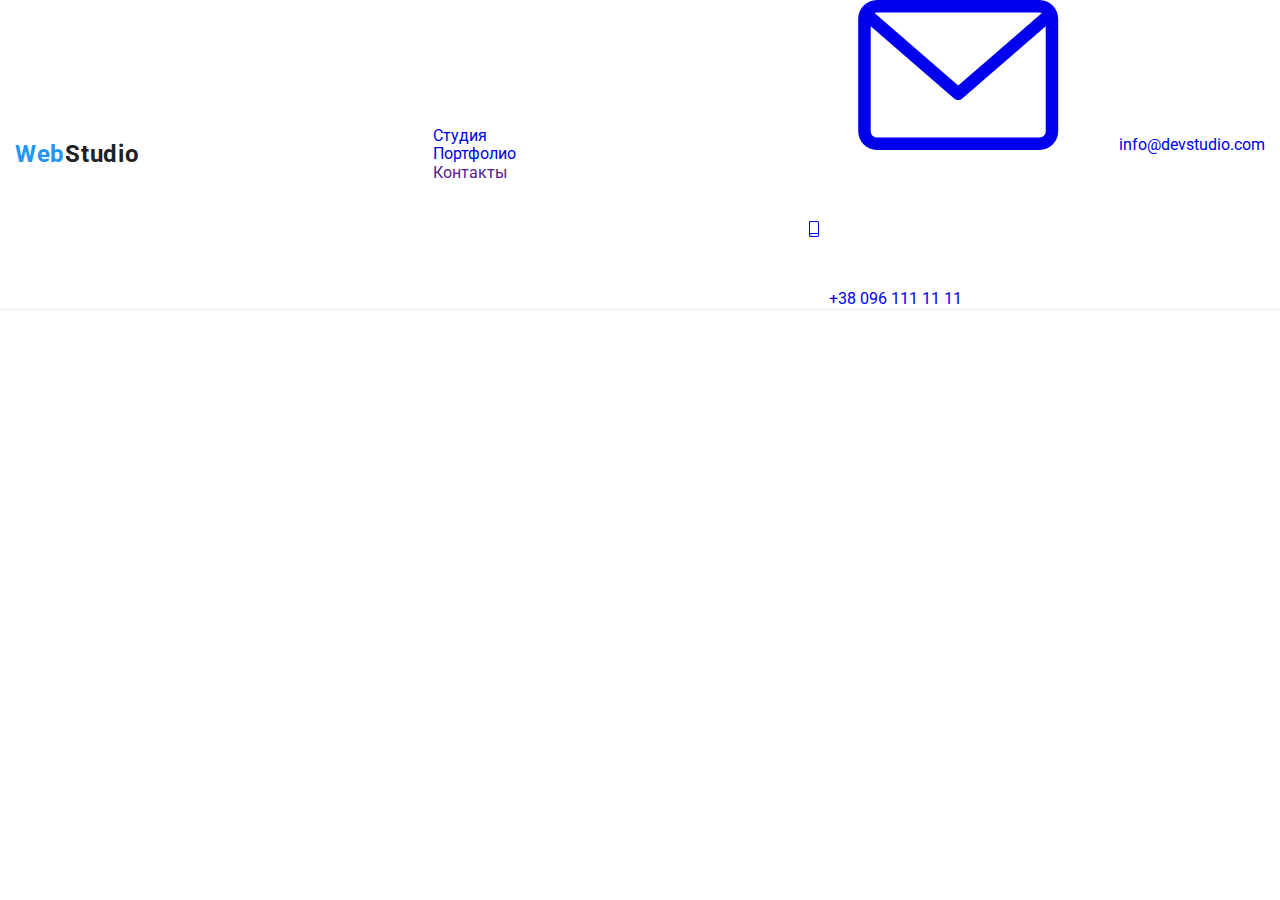
==== portfolio.html @ 2a4f19fd "making mobile menu" ====
<!DOCTYPE html>
<html lang="en">
<head>
    <meta charset="UTF-8">
    <meta name="viewport" content="width=device-width, initial-scale=1.0">
    <link rel="preconnect" href="https://fonts.gstatic.com">
    <link rel="preconnect" href="https://fonts.gstatic.com">
    <link rel="preconnect" href="https://fonts.gstatic.com">
    <link
        href="https://fonts.googleapis.com/css2?family=Raleway:wght@700&family=Roboto:ital,wght@0,400;0,500;0,700;1,900&display=swap"
        rel="stylesheet">
    <link rel="stylesheet" href="./css/main.min.css">
    <title>Portfolio</title>
</head>
<body>

        <!--header-->    
        <header class="header">
            <nav>
        
                <div class="container">
                    <a class="logo" href="/"><span>Web</span>Studio</a>
                    <ul class="nav-list">
                        <li class="item">
                            <a class="link " href="./index.html">Студия</a>
                        </li>
                        <li class="item">
                            <a class="link current" href="./portfolio.html">Портфолио</a>
                        </li>
                        <li class="item">
                            <a class="link" href="">Контакты</a>
                        </li>
                    </ul>
        
                    <ul class="nav-contacts">
                        <li class="item">
                            <a class="link" href="mailto:info@devstudio.com"><svg class="link-mail">
                                    <use href="./sprite.svg#icon-mail"></use>
                                </svg>info@devstudio.com</a>
                        </li>
                        <li class="item">
                            <a class="link" href="tel:+380961111111"><svg class="link-phone" width="10" heigdht="16">
                                    <use href="./sprite.svg#icon-telephone"></use>
                                </svg>+38 096 111 11 11</a>
                        </li>
                    </ul>
                </div>
        
            </nav>
        </header>

        <!--main-->
        <main>
            <section class="portfolio">
                <div class="container">
                    <h1 class="invisible">портфолио</h1>
                    <ul class="filters">
                        <li class="filter-item">
                            <button class="filter">все</button>
                        </li>
                        <li class="filter-item">
                            <button class="filter">веб-сайты</button>
                        </li>
                        <li class="filter-item">
                            <button class="filter">приложения</button>
                        </li>
                        <li class="filter-item">
                            <button class="filter">дизайн</button>
                        </li>
                        <li class="filter-item">
                            <button class="filter">маркетинг</button>
                        </li>
                    </ul>    

                    <ul class="projects">
                        <li class="card">
                            <a href=""> 
                                <div class="thumb">
                                    <div class="overlay">
                                        <p> Технокряк это современная площадка распространения коронавируса. Компании используют эту платформу для цифрового
                                            шпионажа и атак на защищённые сервера конкурентов.</p>
                                    </div>
                                    <img src="./Images/технокряк.jpg" alt="">
                                </div>
                                <div class="card-content">
                                    <h2 class="project">Технокряк</h2>
                                    <p class="type">Веб-сайт</p>
                                </div>
                            </a>
                    
                        </li>
                        <li class="card">
                            <a href="">
                                <div class="thumb">
                                    <div class="overlay">
                                       <p> Технокряк это современная площадка распространения коронавируса. Компании используют эту платформу для цифрового
                                        шпионажа и атак на защищённые сервера конкурентов.</p>
                                    </div>
                                    <img src="./Images/постер new orlean.jpg" alt="">
                                </div>
                                <div class="card-content">
                                    <h2 class="project">Постер New Orlean vs Golden Star</h2>
                                    <p class="type">Дизайн</p>
                                </div>
                            </a>
                    
                        </li>
                        <li class="card">
                            <a href=""> 
                                <div class="thumb">
                                    <div class="overlay">
                                        <p> Технокряк это современная площадка распространения коронавируса. Компании используют эту платформу для цифрового
                                            шпионажа и атак на защищённые сервера конкурентов.</p>
                                    </div>
                                    <img src="./Images/приложение seafood.jpg" alt="">
                                </div>
                                <div class="card-content">
                                    <h2 class="project">Ресторан Seafood</h2>
                                    <p class="type">Приложение</p>
                                </div>
                            </a>
                    
                        </li>
                        <li class="card">
                            <a href=""> 
                                <div class="thumb">
                                    <div class="overlay">
                                        <p> Технокряк это современная площадка распространения коронавируса. Компании используют эту платформу для цифрового
                                            шпионажа и атак на защищённые сервера конкурентов.</p>
                                    </div>
                                    <img src="./Images/проэкт prime.jpg" alt="">
                                </div>
                                <div class="card-content">
                                    <h2 class="project">Проект Prime</h2>
                                    <p class="type">Маркетинг</p>
                                </div>
                            </a>
                    
                        </li>
                        <li class="card">
                            <a href=""> 
                                <div class="thumb">
                                    <div class="overlay">
                                        <p> Технокряк это современная площадка распространения коронавируса. Компании используют эту платформу для цифрового
                                            шпионажа и атак на защищённые сервера конкурентов.</p>
                                    </div>
                                    <img src="./Images/проэкт boxes.jpg" alt="">
                                </div>
                                <div class="card-content">
                                    <h2 class="project">Проект Boxes</h2>
                                    <p class="type">Приложение</p>
                                </div>
                            </a>
                    
                        </li>
                        <li class="card">
                            <a href=""> 
                                <div class="thumb">
                                    <div class="overlay">
                                        <p> Технокряк это современная площадка распространения коронавируса. Компании используют эту платформу для цифрового
                                            шпионажа и атак на защищённые сервера конкурентов.</p>
                                    </div>
                                    <img src="./Images/inspiration.jpg" alt="">
                                </div>
                                <div class="card-content">
                                    <h2 class="project">Inspiration has no Borders</h2>
                                    <p class="type">Веб-сайт</p>
                                </div>
                            </a>
                    
                        </li>
                        <li class="card">
                            <a href=""> 
                                <div class="thumb">
                                    <div class="overlay">
                                        <p> Технокряк это современная площадка распространения коронавируса. Компании используют эту платформу для цифрового
                                            шпионажа и атак на защищённые сервера конкурентов.</p>
                                    </div>
                                    <img src="./Images/limited education.jpg" alt="">
                                </div>
                                <div class="card-content">
                                    <h2 class="project">Издание Limited Edition</h2>
                                    <p class="type">Дизайн</p>
                                </div>
                            </a>
                    
                        </li>
                        <li class="card">
                            <a href=""> 
                                <div class="thumb">
                                    <div class="overlay">
                                        <p> Технокряк это современная площадка распространения коронавируса. Компании используют эту платформу для цифрового
                                            шпионажа и атак на защищённые сервера конкурентов.</p>
                                    </div>
                                    <img src="./Images/проэкт lab.jpg" alt="">
                                </div>
                                <div class="card-content">
                                    <h2 class="project">Проект LAB</h2>
                                    <p class="type">Маркетинг</p>
                                </div>
                            </a>
                    
                        </li>
                        <li class="card">
                            <a href=""> 
                                <div class="thumb">
                                    <div class="overlay">
                                        <p> Технокряк это современная площадка распространения коронавируса. Компании используют эту платформу для цифрового
                                            шпионажа и атак на защищённые сервера конкурентов.</p>
                                    </div>
                                    <img src="./Images/growing business.jpg" alt="">
                                </div>
                                <div class="card-content">
                                    <h2 class="project">Growing Business</h2>
                                    <p class="type">Приложение</p>
                                </div>
                            </a>
                    
                        </li>
                    </ul>
                </div> 
            </section>

        </main>

        <!--Footer-->   
    <footer class="footer">
        <div class="container footer-container">
            <div>
                <a class="logo" href="/"><span>Web</span>Studio</a>
                <address>
                    <ul>
                        <li class="footer-item">
                            <a class="physical-addr" href="https://goo.gl/maps/uuf63Y5LSHBS14dH9" target="blank">
                                г. Киев, пр-т Леси Украинки, 26
                            </a>
                        </li>
                        <li class="footer-item">
                            <a class="connection" href="mailto:info@devstudio.com">info@devstudio.com</a>
                        </li>
                        <li class="footer-item">
                            <a class="connection" href="tel:+380961111111">+38 096 111 11 11</a>
                        </li>
                    </ul>
                </address>
            </div>
            <div class="social-links">
                <h3 class="ft-icons-title">присоединяйтесь</h3>
                <ul class="social-networks ft-icons">
                    <li class="social-icons-wr">
                        <a class="social-icons " href="">
                            <svg class="social-icon">
                                <use href="./sprite.svg#icon-instagram" width="20" height="20"></use>
                            </svg>
                        </a>
                    </li>
                    <li class="social-icons-wr">
                        <a class="social-icons" href="">
                            <svg class="social-icon">
                                <use href="./sprite.svg#icon-twitter" width="20" height="20"></use>
                            </svg>
                        </a>
                    </li>
                    <li class="social-icons-wr">
                        <a class="social-icons" href="">
                            <svg class="social-icon">
                                <use href="./sprite.svg#icon-facebook" width="20" height="20"></use>
                            </svg>
                        </a>
                    </li>
                    <li class="social-icons-wr">
                        <a class="social-icons" href="">
                            <svg class="social-icon">
                                <use href="./sprite.svg#icon-linkedin" width="20" height="20"></use>
                            </svg>
                        </a>
                    </li>
                </ul>
            </div>
            <div class="send">
                <h2>Подпишитесь на рассылку</h2>
                <form class="form-send">
                    <label>
                        <input class="input-send" type="mail" name="input-send" placeholder="E-mail" autocomplete="off">
                    </label>
                    <button class="button-send"><span>Подписаться</span>
                        <svg width="24px" height="24px">
                            <use href="./sprite.svg#icon-send"></use>
                        </svg>
                    </button>
                </form>
            </div>
        </div> <!--container -->
    </footer>

</body>
</html>
---- css/main.min.css ----
/*! modern-normalize v1.0.0 | MIT License | https://github.com/sindresorhus/modern-normalize */*,*::before,*::after{-webkit-box-sizing:border-box;box-sizing:border-box}:root{-moz-tab-size:4;-o-tab-size:4;tab-size:4}html{line-height:1.15;-webkit-text-size-adjust:100%}body{margin:0;padding:0}body{font-family:system-ui,-apple-system,"Segoe UI",Roboto,Helvetica,Arial,sans-serif,"Apple Color Emoji","Segoe UI Emoji"}hr{height:0;color:inherit}abbr[title]{-webkit-text-decoration:underline dotted;text-decoration:underline dotted}b,strong{font-weight:bolder}code,kbd,samp,pre{font-family:ui-monospace, SFMono-Regular, Consolas, "Liberation Mono", Menlo, monospace;font-size:1em}small{font-size:80%}sub,sup{font-size:75%;line-height:0;position:relative;vertical-align:baseline}sub{bottom:-0.25em}sup{top:-0.5em}table{text-indent:0;border-color:inherit}button,input,optgroup,select,textarea{font-family:inherit;font-size:100%;line-height:1.15;margin:0}button,select{text-transform:none}button,[type="button"],[type="reset"],[type="submit"]{-webkit-appearance:button}::-moz-focus-inner{border-style:none;padding:0}:-moz-focusring{outline:1px dotted ButtonText}:-moz-ui-invalid{box-shadow:none}legend{padding:0}progress{vertical-align:baseline}::-webkit-inner-spin-button,::-webkit-outer-spin-button{height:auto}[type="search"]{-webkit-appearance:textfield;outline-offset:-2px}::-webkit-search-decoration{-webkit-appearance:none}::-webkit-file-upload-button{-webkit-appearance:button;font:inherit}summary{display:list-item}.container{margin-left:auto;margin-right:auto;padding-left:15px;padding-right:15px}@media screen and (min-width: 480px){.container{width:480px}}a{text-decoration:none}ul{list-style:none;margin:0;padding:0}img{display:block}body{font-family:"Roboto", sans-serif}.header{border-bottom:1px solid #ececec}.header-nav{position:relative;display:-webkit-box;display:-ms-flexbox;display:flex;-webkit-box-align:center;-ms-flex-align:center;align-items:center}.logo{display:inline-block;padding-top:16px;padding-bottom:16px;font-weight:700;font-size:24px;line-height:1.2;letter-spacing:0.03em;color:#212121}.logo span{color:#2196f3}.header .container{display:-webkit-box;display:-ms-flexbox;display:flex;-webkit-box-pack:justify;-ms-flex-pack:justify;justify-content:space-between;-webkit-box-align:center;-ms-flex-align:center;align-items:center;width:100%}@media screen and (max-width: 767px){.header-button{display:-webkit-inline-box;display:-ms-inline-flexbox;display:inline-flex;margin:0 7px 0 0;padding:0;background-color:transparent;border:none}.header-button .icon-close{display:none}.header-button.is-open .icon-close{display:block}.header-button.is-open .icon-menu{display:none}.menu-container{display:none;position:absolute;left:50%;-webkit-transform:translateX(-50%);transform:translateX(-50%);top:100%;width:100%;-webkit-box-shadow:0px 4px 8px rgba(0,0,0,0.04),0px 2px 4px rgba(0,0,0,0.08),0px 1px 3px rgba(0,0,0,0.16);box-shadow:0px 4px 8px rgba(0,0,0,0.04),0px 2px 4px rgba(0,0,0,0.08),0px 1px 3px rgba(0,0,0,0.16)}.menu-container.is-open{display:block}.nav-list{padding-top:60px;padding-bottom:60px}.nav-contacts{padding-bottom:60px}.nav-contacts-item,.nav-list-item{display:-webkit-box;display:-ms-flexbox;display:flex;-webkit-box-pack:center;-ms-flex-pack:center;justify-content:center}.nav-list-item:not(:last-child){padding-bottom:40px}.nav-contacts-item:not(:last-child){padding-bottom:16px}.current::after{content:"";width:100%;height:4px;background-color:#2196f3;border-radius:2px}}@media screen and (min-width: 768px){.header-button{display:none}}.nav-list-link{font-weight:500;font-size:18px;line-height:1.7;letter-spacing:0.02em;color:#212121;-webkit-transition:color 250ms cubic-bezier(0.4, 0, 0.2, 1);transition:color 250ms cubic-bezier(0.4, 0, 0.2, 1)}.nav-contacts-link{font-weight:500;font-size:18px;line-height:1.7;letter-spacing:0.02em;color:#757575;-webkit-transition:color 250ms cubic-bezier(0.4, 0, 0.2, 1);transition:color 250ms cubic-bezier(0.4, 0, 0.2, 1)}.link-mail,.link-phone{margin-right:10px;fill:currentColor}.nav-list-item{position:relative}.nav-list-item:hover .nav-list-link,.nav-list-item:focus .nav-list-link{color:#2196f3}.nav-contacts-item:hover .nav-contacts-link,.nav-contacts-item:focus .nav-contacts-link{color:#2196f3}main{display:none}footer{display:none}
/*# sourceMappingURL=main.min.css.map */
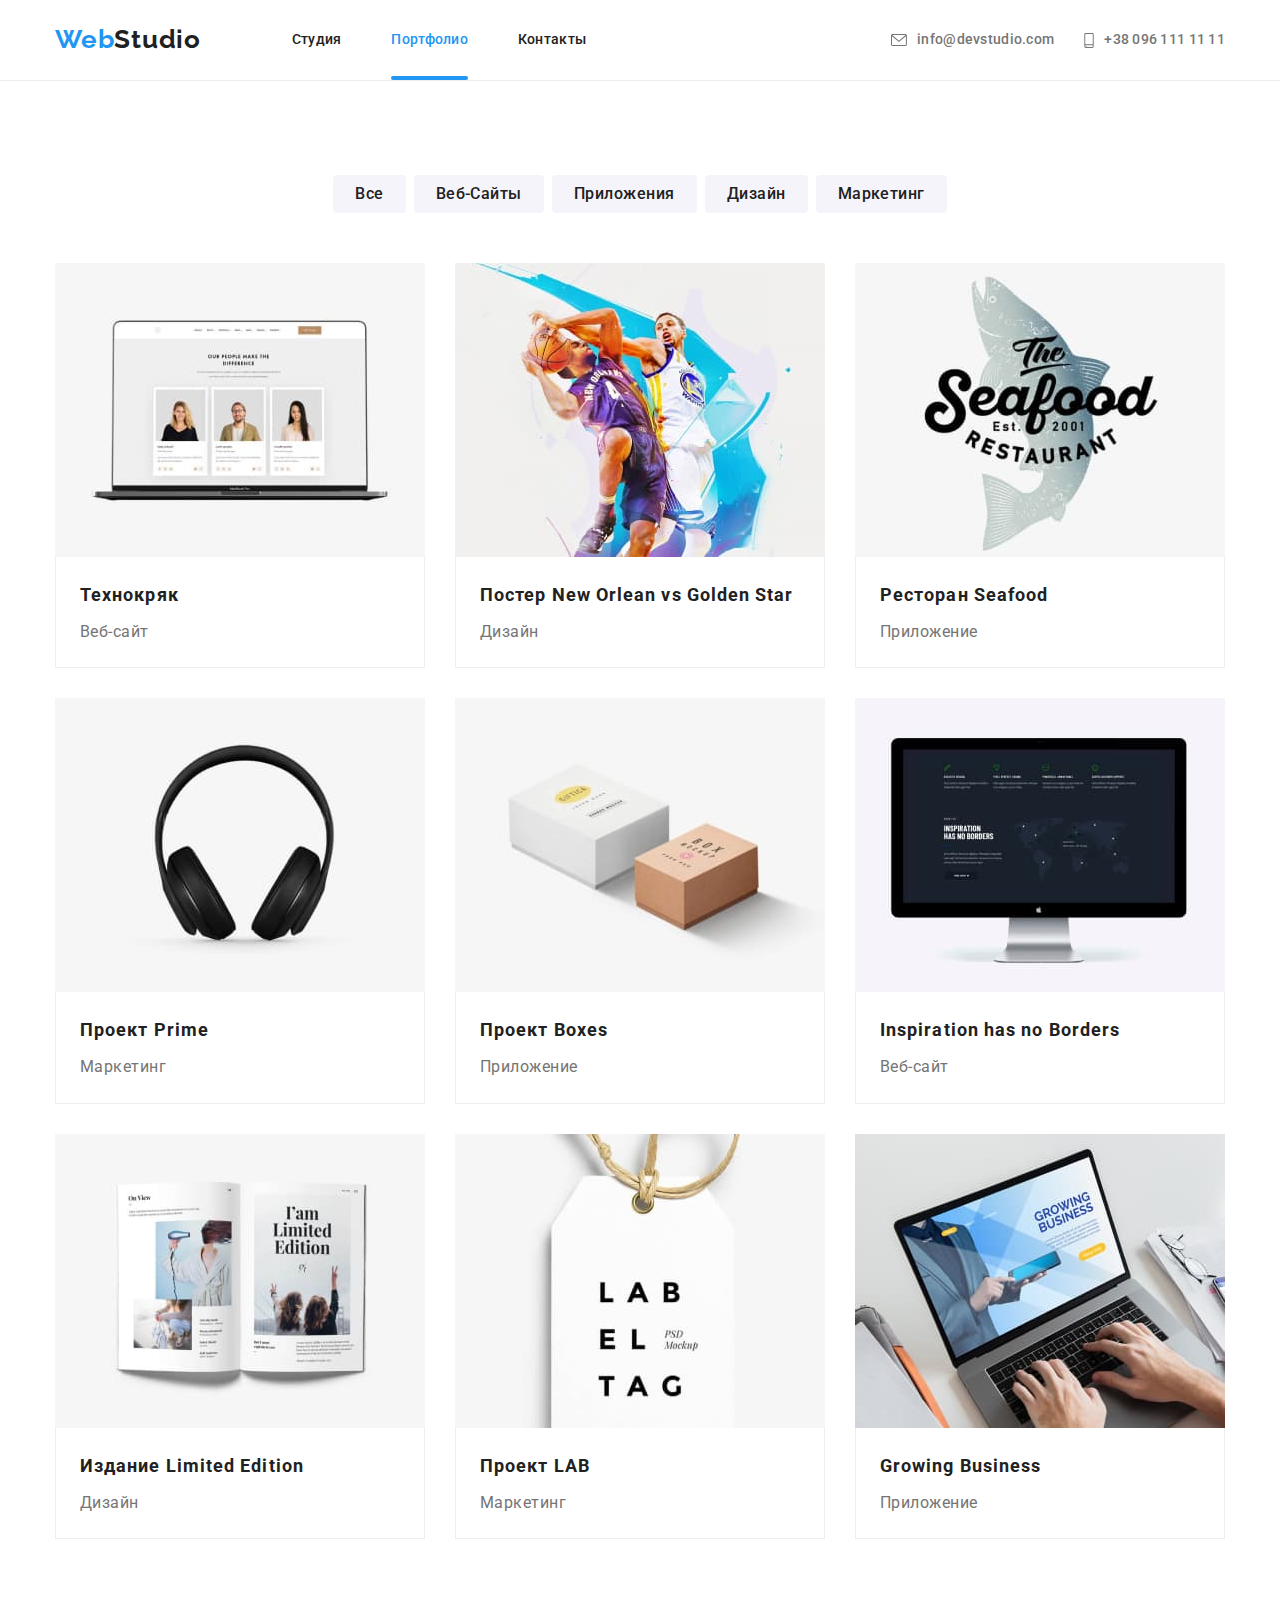
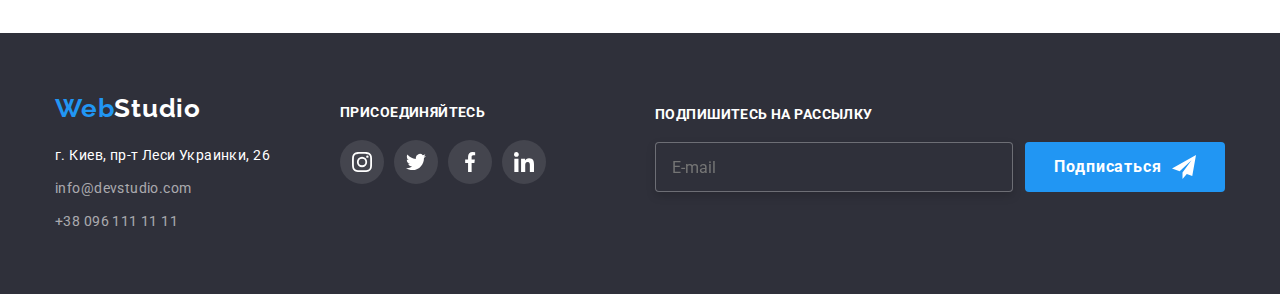
==== commit 9926b8d8: "complated part first" ====
--- a/portfolio.html
+++ b/portfolio.html
@@ -16,37 +16,51 @@
 
         <!--header-->    
         <header class="header">
-            <nav>
-        
-                <div class="container">
+        
+            <div class="container">
+                <nav class="header-nav">
+        
                     <a class="logo" href="/"><span>Web</span>Studio</a>
-                    <ul class="nav-list">
-                        <li class="item">
-                            <a class="link " href="./index.html">Студия</a>
-                        </li>
-                        <li class="item">
-                            <a class="link current" href="./portfolio.html">Портфолио</a>
-                        </li>
-                        <li class="item">
-                            <a class="link" href="">Контакты</a>
-                        </li>
-                    </ul>
-        
-                    <ul class="nav-contacts">
-                        <li class="item">
-                            <a class="link" href="mailto:info@devstudio.com"><svg class="link-mail">
-                                    <use href="./sprite.svg#icon-mail"></use>
-                                </svg>info@devstudio.com</a>
-                        </li>
-                        <li class="item">
-                            <a class="link" href="tel:+380961111111"><svg class="link-phone" width="10" heigdht="16">
-                                    <use href="./sprite.svg#icon-telephone"></use>
-                                </svg>+38 096 111 11 11</a>
-                        </li>
-                    </ul>
-                </div>
-        
-            </nav>
+                    <button class="header-button" type="button" aria-expanded="false" aria-controls="menu-container"
+                        data-menu-button>
+                        <svg class="" width="24px" height="24px" aria-label="Переключатель мобильного меню">
+                            <use class="icon-menu" href="./sprite.svg#icon-menu"></use>
+                            <use class="icon-close" href="./sprite.svg#icon-close"></use>
+                        </svg>
+                    </button>
+        
+                    <div class="menu-container" id="menu-container" data-menu>
+                        <ul class="nav-list">
+                            <li class="nav-list-item">
+                                <a class="nav-list-link" href="./index.html">Студия</a>
+                            </li>
+                            <li class="nav-list-item">
+                                <a class="nav-list-link current" href="./portfolio.html">Портфолио</a>
+                            </li>
+                            <li class="nav-list-item">
+                                <a class="nav-list-link" href="">Контакты</a>
+                            </li>
+                        </ul>
+        
+                        <ul class="nav-contacts">
+                            <li class="nav-contacts-item">
+                                <a class="nav-contacts-link" href="mailto:info@devstudio.com">
+                                    <svg class="link-mail" width="16px" height="12px">
+                                        <use href="./sprite.svg#icon-mail"></use>
+                                    </svg>info@devstudio.com</a>
+                            </li>
+                            <li class="nav-contacts-item">
+                                <a class="nav-contacts-link" href="tel:+380961111111">
+                                    <svg class="link-phone" width="10" height="15">
+                                        <use href="./sprite.svg#icon-telephone"></use>
+                                    </svg>+38 096 111 11 11</a>
+                            </li>
+                        </ul>
+                    </div>
+                </nav>
+            </div>
+            <!--container-->
+        
         </header>
 
         <!--main-->
@@ -54,29 +68,29 @@
             <section class="portfolio">
                 <div class="container">
                     <h1 class="invisible">портфолио</h1>
-                    <ul class="filters">
-                        <li class="filter-item">
-                            <button class="filter">все</button>
-                        </li>
-                        <li class="filter-item">
-                            <button class="filter">веб-сайты</button>
-                        </li>
-                        <li class="filter-item">
-                            <button class="filter">приложения</button>
-                        </li>
-                        <li class="filter-item">
-                            <button class="filter">дизайн</button>
-                        </li>
-                        <li class="filter-item">
-                            <button class="filter">маркетинг</button>
+                    <ul class="portfolio-filters-list">
+                        <li class="portfolio-filter">
+                            <button class="btn-filter">все</button>
+                        </li>
+                        <li class="portfolio-filter">
+                            <button class="btn-filter">веб-сайты</button>
+                        </li>
+                        <li class="portfolio-filter">
+                            <button class="btn-filter">приложения</button>
+                        </li>
+                        <li class="portfolio-filter">
+                            <button class="btn-filter">дизайн</button>
+                        </li>
+                        <li class="portfolio-filter">
+                            <button class="btn-filter">маркетинг</button>
                         </li>
                     </ul>    
 
-                    <ul class="projects">
-                        <li class="card">
-                            <a href=""> 
-                                <div class="thumb">
-                                    <div class="overlay">
+                    <ul class="portfolio-projects">
+                        <li class="portfolio-card">
+                            <a href=""> 
+                                <div class="portfolio-thumb">
+                                    <div class="portfolio-overlay">
                                         <p> Технокряк это современная площадка распространения коронавируса. Компании используют эту платформу для цифрового
                                             шпионажа и атак на защищённые сервера конкурентов.</p>
                                     </div>
@@ -89,10 +103,10 @@
                             </a>
                     
                         </li>
-                        <li class="card">
+                        <li class="portfolio-card">
                             <a href="">
-                                <div class="thumb">
-                                    <div class="overlay">
+                                <div class="portfolio-thumb">
+                                    <div class="portfolio-overlay">
                                        <p> Технокряк это современная площадка распространения коронавируса. Компании используют эту платформу для цифрового
                                         шпионажа и атак на защищённые сервера конкурентов.</p>
                                     </div>
@@ -105,10 +119,10 @@
                             </a>
                     
                         </li>
-                        <li class="card">
-                            <a href=""> 
-                                <div class="thumb">
-                                    <div class="overlay">
+                        <li class="portfolio-card">
+                            <a href=""> 
+                                <div class="portfolio-thumb">
+                                    <div class="portfolio-overlay">
                                         <p> Технокряк это современная площадка распространения коронавируса. Компании используют эту платформу для цифрового
                                             шпионажа и атак на защищённые сервера конкурентов.</p>
                                     </div>
@@ -121,10 +135,10 @@
                             </a>
                     
                         </li>
-                        <li class="card">
-                            <a href=""> 
-                                <div class="thumb">
-                                    <div class="overlay">
+                        <li class="portfolio-card">
+                            <a href=""> 
+                                <div class="portfolio-thumb">
+                                    <div class="portfolio-overlay">
                                         <p> Технокряк это современная площадка распространения коронавируса. Компании используют эту платформу для цифрового
                                             шпионажа и атак на защищённые сервера конкурентов.</p>
                                     </div>
@@ -137,10 +151,10 @@
                             </a>
                     
                         </li>
-                        <li class="card">
-                            <a href=""> 
-                                <div class="thumb">
-                                    <div class="overlay">
+                        <li class="portfolio-card">
+                            <a href=""> 
+                                <div class="portfolio-thumb">
+                                    <div class="portfolio-overlay">
                                         <p> Технокряк это современная площадка распространения коронавируса. Компании используют эту платформу для цифрового
                                             шпионажа и атак на защищённые сервера конкурентов.</p>
                                     </div>
@@ -153,10 +167,10 @@
                             </a>
                     
                         </li>
-                        <li class="card">
-                            <a href=""> 
-                                <div class="thumb">
-                                    <div class="overlay">
+                        <li class="portfolio-card">
+                            <a href=""> 
+                                <div class="portfolio-thumb">
+                                    <div class="portfolio-overlay">
                                         <p> Технокряк это современная площадка распространения коронавируса. Компании используют эту платформу для цифрового
                                             шпионажа и атак на защищённые сервера конкурентов.</p>
                                     </div>
@@ -169,10 +183,10 @@
                             </a>
                     
                         </li>
-                        <li class="card">
-                            <a href=""> 
-                                <div class="thumb">
-                                    <div class="overlay">
+                        <li class="portfolio-card">
+                            <a href=""> 
+                                <div class="portfolio-thumb">
+                                    <div class="portfolio-overlay">
                                         <p> Технокряк это современная площадка распространения коронавируса. Компании используют эту платформу для цифрового
                                             шпионажа и атак на защищённые сервера конкурентов.</p>
                                     </div>
@@ -185,10 +199,10 @@
                             </a>
                     
                         </li>
-                        <li class="card">
-                            <a href=""> 
-                                <div class="thumb">
-                                    <div class="overlay">
+                        <li class="portfolio-card">
+                            <a href=""> 
+                                <div class="portfolio-thumb">
+                                    <div class="portfolio-overlay">
                                         <p> Технокряк это современная площадка распространения коронавируса. Компании используют эту платформу для цифрового
                                             шпионажа и атак на защищённые сервера конкурентов.</p>
                                     </div>
@@ -201,10 +215,10 @@
                             </a>
                     
                         </li>
-                        <li class="card">
-                            <a href=""> 
-                                <div class="thumb">
-                                    <div class="overlay">
+                        <li class="portfolio-card">
+                            <a href=""> 
+                                <div class="portfolio-thumb">
+                                    <div class="portfolio-overlay">
                                         <p> Технокряк это современная площадка распространения коронавируса. Компании используют эту платформу для цифрового
                                             шпионажа и атак на защищённые сервера конкурентов.</p>
                                     </div>
@@ -226,56 +240,58 @@
         <!--Footer-->   
     <footer class="footer">
         <div class="container footer-container">
-            <div>
-                <a class="logo" href="/"><span>Web</span>Studio</a>
-                <address>
-                    <ul>
-                        <li class="footer-item">
-                            <a class="physical-addr" href="https://goo.gl/maps/uuf63Y5LSHBS14dH9" target="blank">
-                                г. Киев, пр-т Леси Украинки, 26
-                            </a>
-                        </li>
-                        <li class="footer-item">
-                            <a class="connection" href="mailto:info@devstudio.com">info@devstudio.com</a>
-                        </li>
-                        <li class="footer-item">
-                            <a class="connection" href="tel:+380961111111">+38 096 111 11 11</a>
+            <div class="ft-wrapper-items">
+                <div>
+                    <a class="logo" href="/"><span>Web</span>Studio</a>
+                    <address>
+                        <ul>
+                            <li class="footer-addr-item">
+                                <a class="physical-addr" href="https://goo.gl/maps/uuf63Y5LSHBS14dH9" target="blank">
+                                    г. Киев, пр-т Леси Украинки, 26
+                                </a>
+                            </li>
+                            <li class="footer-addr-item">
+                                <a class="connection" href="mailto:info@devstudio.com">info@devstudio.com</a>
+                            </li>
+                            <li class="footer-addr-item">
+                                <a class="connection" href="tel:+380961111111">+38 096 111 11 11</a>
+                            </li>
+                        </ul>
+                    </address>
+                </div>
+                <div class="ft-social-links">
+                    <h3 class="ft-icons-title">присоединяйтесь</h3>
+                    <ul class="social-networks ft-icons">
+                        <li class="social-icons-wr">
+                            <a class="social-icons " href="">
+                                <svg class="social-icon">
+                                    <use href="./sprite.svg#icon-instagram" width="20" height="20"></use>
+                                </svg>
+                            </a>
+                        </li>
+                        <li class="social-icons-wr">
+                            <a class="social-icons" href="">
+                                <svg class="social-icon">
+                                    <use href="./sprite.svg#icon-twitter" width="20" height="20"></use>
+                                </svg>
+                            </a>
+                        </li>
+                        <li class="social-icons-wr">
+                            <a class="social-icons" href="">
+                                <svg class="social-icon">
+                                    <use href="./sprite.svg#icon-facebook" width="20" height="20"></use>
+                                </svg>
+                            </a>
+                        </li>
+                        <li class="social-icons-wr">
+                            <a class="social-icons" href="">
+                                <svg class="social-icon">
+                                    <use href="./sprite.svg#icon-linkedin" width="20" height="20"></use>
+                                </svg>
+                            </a>
                         </li>
                     </ul>
-                </address>
-            </div>
-            <div class="social-links">
-                <h3 class="ft-icons-title">присоединяйтесь</h3>
-                <ul class="social-networks ft-icons">
-                    <li class="social-icons-wr">
-                        <a class="social-icons " href="">
-                            <svg class="social-icon">
-                                <use href="./sprite.svg#icon-instagram" width="20" height="20"></use>
-                            </svg>
-                        </a>
-                    </li>
-                    <li class="social-icons-wr">
-                        <a class="social-icons" href="">
-                            <svg class="social-icon">
-                                <use href="./sprite.svg#icon-twitter" width="20" height="20"></use>
-                            </svg>
-                        </a>
-                    </li>
-                    <li class="social-icons-wr">
-                        <a class="social-icons" href="">
-                            <svg class="social-icon">
-                                <use href="./sprite.svg#icon-facebook" width="20" height="20"></use>
-                            </svg>
-                        </a>
-                    </li>
-                    <li class="social-icons-wr">
-                        <a class="social-icons" href="">
-                            <svg class="social-icon">
-                                <use href="./sprite.svg#icon-linkedin" width="20" height="20"></use>
-                            </svg>
-                        </a>
-                    </li>
-                </ul>
+                </div>
             </div>
             <div class="send">
                 <h2>Подпишитесь на рассылку</h2>
@@ -283,14 +299,15 @@
                     <label>
                         <input class="input-send" type="mail" name="input-send" placeholder="E-mail" autocomplete="off">
                     </label>
-                    <button class="button-send"><span>Подписаться</span>
+                    <button class="main-button"><span>Подписаться</span>
                         <svg width="24px" height="24px">
                             <use href="./sprite.svg#icon-send"></use>
                         </svg>
                     </button>
                 </form>
             </div>
-        </div> <!--container -->
+        </div>
+        <!--container -->
     </footer>
 
 </body>
--- a/css/main.min.css
+++ b/css/main.min.css
@@ -1,3 +1,3 @@
 /*! modern-normalize v1.0.0 | MIT License | https://github.com/sindresorhus/modern-normalize */*,*::before,*::after{-webkit-box-sizing:border-box;box-sizing:border-box}:root{-moz-tab-size:4;-o-tab-size:4;tab-size:4}html{line-height:1.15;-webkit-text-size-adjust:100%}body{margin:0;padding:0}body{font-family:system-ui,-apple-system,"Segoe UI",Roboto,Helvetica,Arial,sans-serif,"Apple Color Emoji","Segoe UI Emoji"}hr{height:0;color:inherit}abbr[title]{-webkit-text-decoration:underline dotted;text-decoration:underline dotted}b,strong{font-weight:bolder}code,kbd,samp,pre{font-family:ui-monospace, SFMono-Regular, Consolas, "Liberation Mono", Menlo,- monospace;font-size:1em}small{font-size:80%}sub,sup{font-size:75%;line-height:0;position:relative;vertical-align:baseline}sub{bottom:-0.25em}sup{top:-0.5em}table{text-indent:0;border-color:inherit}button,input,optgroup,select,textarea{font-family:inherit;font-size:100%;line-height:1.15;margin:0}button,select{text-transform:none}button,[type="button"],[type="reset"],[type="submit"]{-webkit-appearance:button}::-moz-focus-inner{border-style:none;padding:0}:-moz-focusring{outline:1px dotted ButtonText}:-moz-ui-invalid{box-shadow:none}legend{padding:0}progress{vertical-align:baseline}::-webkit-inner-spin-button,::-webkit-outer-spin-button{height:auto}[type="search"]{-webkit-appearance:textfield;outline-offset:-2px}::-webkit-search-decoration{-webkit-appearance:none}::-webkit-file-upload-button{-webkit-appearance:button;font:inherit}summary{display:list-item}.container{margin-left:auto;margin-right:auto;padding-left:15px;padding-right:15px}@media screen and (min-width: 480px){.container{width:480px}}a{text-decoration:none}ul{list-style:none;margin:0;padding:0}img{display:block}body{font-family:"Roboto", sans-serif}.header{border-bottom:1px solid #ececec}.header-nav{position:relative;display:-webkit-box;display:-ms-flexbox;display:flex;-webkit-box-align:center;-ms-flex-align:center;align-items:center}.logo{display:inline-block;padding-top:16px;padding-bottom:16px;font-weight:700;font-size:24px;line-height:1.2;letter-spacing:0.03em;color:#212121}.logo span{color:#2196f3}.header .container{display:-webkit-box;display:-ms-flexbox;display:flex;-webkit-box-pack:justify;-ms-flex-pack:justify;justify-content:space-between;-webkit-box-align:center;-ms-flex-align:center;align-items:center;width:100%}@media screen and (max-width: 767px){.header-button{display:-webkit-inline-box;display:-ms-inline-flexbox;display:inline-flex;margin:0 7px 0 0;padding:0;background-color:transparent;border:none}.header-button .icon-close{display:none}.header-button.is-open .icon-close{display:block}.header-button.is-open .icon-menu{display:none}.menu-container{display:none;position:absolute;left:50%;-webkit-transform:translateX(-50%);transform:translateX(-50%);top:100%;width:100%;-webkit-box-shadow:0px 4px 8px rgba(0,0,0,0.04),0px 2px 4px rgba(0,0,0,0.08),0px 1px 3px rgba(0,0,0,0.16);box-shadow:0px 4px 8px rgba(0,0,0,0.04),0px 2px 4px rgba(0,0,0,0.08),0px 1px 3px rgba(0,0,0,0.16)}.menu-container.is-open{display:block}.nav-list{padding-top:60px;padding-bottom:60px}.nav-contacts{padding-bottom:60px}.nav-contacts-item,.nav-list-item{display:-webkit-box;display:-ms-flexbox;display:flex;-webkit-box-pack:center;-ms-flex-pack:center;justify-content:center}.nav-list-item:not(:last-child){padding-bottom:40px}.nav-contacts-item:not(:last-child){padding-bottom:16px}.current::after{content:"";width:100%;height:4px;background-color:#2196f3;border-radius:2px}}@media screen and (min-width: 768px){.header-button{display:none}}.nav-list-link{font-weight:500;font-size:18px;line-height:1.7;letter-spacing:0.02em;color:#212121;-webkit-transition:color 250ms cubic-bezier(0.4, 0, 0.2, 1);transition:color 250ms cubic-bezier(0.4, 0, 0.2, 1)}.nav-contacts-link{font-weight:500;font-size:18px;line-height:1.7;letter-spacing:0.02em;color:#757575;-webkit-transition:color 250ms cubic-bezier(0.4, 0, 0.2, 1);transition:color 250ms cubic-bezier(0.4, 0, 0.2, 1)}.link-mail,.link-phone{margin-right:10px;fill:currentColor}.nav-list-item{position:relative}.nav-list-item:hover .nav-list-link,.nav-list-item:focus .nav-list-link{color:#2196f3}.nav-contacts-item:hover .nav-contacts-link,.nav-contacts-item:focus .nav-contacts-link{color:#2196f3}main{display:none}footer{display:none}
+ monospace;font-size:1em}small{font-size:80%}sub,sup{font-size:75%;line-height:0;position:relative;vertical-align:baseline}sub{bottom:-0.25em}sup{top:-0.5em}table{text-indent:0;border-color:inherit}button,input,optgroup,select,textarea{font-family:inherit;font-size:100%;line-height:1.15;margin:0}button,select{text-transform:none}button,[type="button"],[type="reset"],[type="submit"]{-webkit-appearance:button}::-moz-focus-inner{border-style:none;padding:0}:-moz-focusring{outline:1px dotted ButtonText}:-moz-ui-invalid{box-shadow:none}legend{padding:0}progress{vertical-align:baseline}::-webkit-inner-spin-button,::-webkit-outer-spin-button{height:auto}[type="search"]{-webkit-appearance:textfield;outline-offset:-2px}::-webkit-search-decoration{-webkit-appearance:none}::-webkit-file-upload-button{-webkit-appearance:button;font:inherit}summary{display:list-item}.container{margin-left:auto;margin-right:auto;padding-left:15px;padding-right:15px}@media screen and (min-width: 480px){.container{width:480px}}@media screen and (min-width: 768px){.container{width:768px}}@media screen and (min-width: 1200px){.container{width:1200px}}a{text-decoration:none}ul{list-style:none;margin:0;padding:0}img{display:block;width:100%;height:auto}body{font-family:"Roboto", sans-serif}body.modal-open{overflow:hidden}.section-title{margin-top:0;margin-bottom:30px;text-align:center;font-weight:700;font-size:28px;line-height:1.2;letter-spacing:0.03em;color:#212121}@media screen and (min-width: 1200px){.section-title{margin-bottom:50px;font-size:36px}}.main-button{display:inline-block;width:200px;height:50px;border-radius:4px;border:none;font-weight:700;font-size:16px;line-height:1.9;letter-spacing:0.06em;color:#fff;background-color:#2196f3;cursor:pointer}.main-button:focus,.main-button:hover{background-color:#188ce8}header{position:relative;border-bottom:1px solid #ececec}.header-nav{display:-webkit-box;display:-ms-flexbox;display:flex;-webkit-box-pack:justify;-ms-flex-pack:justify;justify-content:space-between;-webkit-box-align:center;-ms-flex-align:center;align-items:center}.logo{display:inline-block;font-family:"Raleway", sans-serif;font-weight:700;font-size:24px;line-height:1.2;letter-spacing:0.03em;color:#212121}.logo span{color:#2196f3}@media screen and (max-width: 767px){.header{height:60px}.logo{padding-top:16px;padding-bottom:16px}.header-button{display:-webkit-inline-box;display:-ms-inline-flexbox;display:inline-flex;margin:0 7px 0 0;padding:0;background-color:transparent;border:none}.header-button .icon-close{display:none}.header-button.is-open .icon-close{display:block}.header-button.is-open .icon-menu{display:none}.menu-container{display:none;position:absolute;left:0;top:100%;width:100%;background-color:#fff;-webkit-box-shadow:0px 4px 8px rgba(0,0,0,0.04),0px 2px 4px rgba(0,0,0,0.08),0px 1px 3px rgba(0,0,0,0.16);box-shadow:0px 4px 8px rgba(0,0,0,0.04),0px 2px 4px rgba(0,0,0,0.08),0px 1px 3px rgba(0,0,0,0.16)}.menu-container.is-open{display:block}.nav-list{padding-top:60px;padding-bottom:60px}.nav-contacts{padding-bottom:60px}.nav-contacts-item,.nav-list-item{display:-webkit-box;display:-ms-flexbox;display:flex;-webkit-box-pack:center;-ms-flex-pack:center;justify-content:center}.nav-list-item:not(:first-child){padding-top:40px}.nav-contacts-item:not(:last-child){padding-bottom:16px}.nav-list-link{position:relative}.current::after{position:absolute;bottom:-8px;left:0;content:""}}@media screen and (min-width: 768px){.logo{padding-top:26px;padding-bottom:26px}.header-button{display:none}.menu-container{display:-webkit-box;display:-ms-flexbox;display:flex}.nav-list{display:-webkit-box;display:-ms-flexbox;display:flex;-webkit-box-align:center;-ms-flex-align:center;align-items:center;margin-right:84px}}@media screen and (min-width: 1200px){.logo{padding-top:24px;padding-bottom:25px;font-size:26px}.nav-list{margin-right:305px}.nav-contacts{display:-webkit-box;display:-ms-flexbox;display:flex}.nav-contacts-item:not(:last-child){margin-right:30px}}.nav-list-item{position:relative}@media screen and (min-width: 768px){.nav-list-item:not(:last-child){margin-right:50px}}.nav-list-link{position:relative;font-weight:500;font-size:18px;line-height:1.7;letter-spacing:0.02em;color:#212121;-webkit-transition:color 250ms cubic-bezier(0.4, 0, 0.2, 1);transition:color 250ms cubic-bezier(0.4, 0, 0.2, 1)}.nav-list-link:hover,.nav-list-link:focus{color:#2196f3}@media screen and (min-width: 768px){.nav-list-link{font-size:14px;padding-top:32px;padding-bottom:32px}}.nav-contacts-link{display:-webkit-box;display:-ms-flexbox;display:flex;-webkit-box-align:center;-ms-flex-align:center;align-items:center;font-weight:500;font-size:18px;line-height:1.7;letter-spacing:0.02em;color:#757575;-webkit-transition:color 250ms cubic-bezier(0.4, 0, 0.2, 1);transition:color 250ms cubic-bezier(0.4, 0, 0.2, 1)}.nav-contacts-link:hover,.nav-contacts-link:focus{color:#2196f3}@media screen and (min-width: 768px){.nav-contacts-link{font-size:12px}}@media screen and (min-width: 1200px){.nav-contacts-link{font-size:14px}}.link-mail,.link-phone{margin-right:10px;fill:currentColor}.current{color:#2196f3}.current::after{position:absolute;left:0;content:"";width:100%;height:4px;background-color:#2196f3;border-radius:2px}@media screen and (min-width: 768px){.current::after{bottom:-1px}}.hero{margin-right:auto;margin-left:auto;padding-top:118px;padding-bottom:118px;height:400px;max-width:1600px;background-color:#2f303a;background-image:-webkit-gradient(linear, left top, right top, from(rgba(47,48,58,0.4)), to(rgba(47,48,58,0.4))),url(../Images/hero.jpg);background-image:linear-gradient(to right, rgba(47,48,58,0.4), rgba(47,48,58,0.4)),url(../Images/hero.jpg);background-size:cover;background-position:center}@media screen and (min-width: 1200px){.hero{padding-top:200px;padding-bottom:200px;height:600px}}.wrapper-hero{margin-left:auto;margin-right:auto;max-width:360px;text-align:center}@media screen and (min-width: 1200px){.wrapper-hero{max-width:696px}}.hero-title{margin-top:0;margin-bottom:30px;font-weight:900;font-size:26px;line-height:1.6;letter-spacing:0.06em;text-transform:uppercase;color:#fff}@media screen and (min-width: 1200px){.hero-title{font-size:44px;line-height:1.4}}.backdrop{position:fixed;top:0;left:0;width:100%;height:100%;background:rgba(0,0,0,0.2);-webkit-transition-property:opacity;transition-property:opacity;-webkit-transition-duration:250ms;transition-duration:250ms;-webkit-transition-timing-function:cubic-bezier(0.4, 0, 0.2, 1);transition-timing-function:cubic-bezier(0.4, 0, 0.2, 1);overflow-y:scroll;padding:94px 15px}.modal{position:relative;padding:40px;background:#fff;-webkit-box-shadow:0px 1px 3px rgba(0,0,0,0.12),0px 1px 1px rgba(0,0,0,0.14),0px 2px 1px rgba(0,0,0,0.2);box-shadow:0px 1px 3px rgba(0,0,0,0.12),0px 1px 1px rgba(0,0,0,0.14),0px 2px 1px rgba(0,0,0,0.2);border-radius:4px}@media screen and (min-width: 480px){.modal{position:absolute;top:50%;left:50%;-webkit-transform:translate(-50%, -50%);transform:translate(-50%, -50%);padding:40px;width:450px}}@media screen and (min-width: 480px) and (max-width: 1199px){.modal{overflow-y:scroll}}@media screen and (min-width: 1200px){.modal{width:528px}}.is-hidden{opacity:0;pointer-events:none}.button-close{position:absolute;top:8px;right:8px;width:30px;height:30px;padding:0;display:-webkit-box;display:-ms-flexbox;display:flex;-webkit-box-pack:center;-ms-flex-pack:center;justify-content:center;-webkit-box-align:center;-ms-flex-align:center;align-items:center;background-color:#fff;border-radius:50%;border:1px solid rgba(0,0,0,0.1)}.icon-close{width:18px;height:18px;background-color:#fff}.button-close:hover .icon-close,.button-close:focus .icon-close{fill:#2196f3}.inputs{margin-bottom:20px}.form{display:-webkit-box;display:-ms-flexbox;display:flex;-webkit-box-orient:vertical;-webkit-box-direction:normal;-ms-flex-direction:column;flex-direction:column}.form h2{margin-bottom:12px;font-weight:700;font-size:20px;line-height:1.5;text-align:center;letter-spacing:0.03em;color:#212121}.label-form{position:relative;display:-webkit-box;display:-ms-flexbox;display:flex;-webkit-box-orient:vertical;-webkit-box-direction:normal;-ms-flex-direction:column;flex-direction:column}.label-form:not(:last-child){margin-bottom:10px}.text-form{margin-bottom:4px;font-weight:500;font-size:12px;line-height:1.2;letter-spacing:0.01em;color:#757575}.input-form{padding-top:12px;padding-bottom:12px;padding-left:42px;border:1px solid rgba(33,33,33,0.2);-webkit-box-sizing:border-box;box-sizing:border-box;border-radius:4px;cursor:pointer;font-size:16px;-webkit-transition-duration:250ms;transition-duration:250ms;-webkit-transition-timing-function:cubic-bezier(0.4, 0, 0.2, 1);transition-timing-function:cubic-bezier(0.4, 0, 0.2, 1)}.input-form:focus{border-color:#2196f3;outline:none;cursor:pointer;-webkit-transition-duration:250ms;transition-duration:250ms;-webkit-transition-timing-function:cubic-bezier(0.4, 0, 0.2, 1);transition-timing-function:cubic-bezier(0.4, 0, 0.2, 1)}.input-form:focus ~ svg{fill:#2196f3;cursor:pointer;-webkit-transition-duration:250ms;transition-duration:250ms;-webkit-transition-timing-function:cubic-bezier(0.4, 0, 0.2, 1);transition-timing-function:cubic-bezier(0.4, 0, 0.2, 1)}.label-form svg{position:absolute;bottom:14px;left:15px;fill:#212121}.comment{padding:12px 16px;width:100%;max-height:120px;resize:none}.checkbox{-ms-flex-item-align:center;-ms-grid-row-align:center;align-self:center;margin-bottom:30px}.lable-checkbox{display:-webkit-box;display:-ms-flexbox;display:flex;-webkit-box-align:center;-ms-flex-align:center;align-items:center}.input-checkbox{-webkit-appearance:none;-moz-appearance:none;appearance:none;cursor:pointer}.input-checkbox svg{display:inline-block;-webkit-transition-duration:250ms;transition-duration:250ms;-webkit-transition-timing-function:cubic-bezier(0.4, 0, 0.2, 1);transition-timing-function:cubic-bezier(0.4, 0, 0.2, 1)}.input-checkbox:checked+svg{background-image:url(../Images/Icons/icon-check.svg);background-color:#2196f3;background-size:contain;background-origin:border-box;fill:transparent;border-radius:2px;-webkit-transition-duration:250ms;transition-duration:250ms;-webkit-transition-timing-function:cubic-bezier(0.4, 0, 0.2, 1);transition-timing-function:cubic-bezier(0.4, 0, 0.2, 1)}.checkbox-text{margin-left:8px;font-weight:400;font-size:12px;line-height:1.2;letter-spacing:0.03em;color:#757575}@media screen and (min-width: 1200px){.checkbox-text{font-size:14px;line-height:1.7}}.checkbox-link{font-weight:400;font-size:12px;line-height:1.2;letter-spacing:0.03em;color:#2196f3;text-decoration:underline}@media screen and (min-width: 1200px){.checkbox-link{font-size:14px;line-height:1.7}}.form .main-button{margin:0 auto}.advantages{padding-top:60px;padding-bottom:60px}.advantages-wrapper-icons{display:-webkit-box;display:-ms-flexbox;display:flex;-webkit-box-pack:center;-ms-flex-pack:center;justify-content:center;-webkit-box-align:center;-ms-flex-align:center;align-items:center;margin-bottom:30px;height:120px;border-radius:4px;background-color:#f5f4fa}.advantages-icon{display:inline-block;height:70px;width:70px}.advantages-title{margin-top:0;margin-bottom:10px;text-align:center;font-weight:700;font-size:14px;line-height:1.1;letter-spacing:0.03em;text-transform:uppercase;color:#212121}.advantages-text{margin-top:0;margin-bottom:0;font-weight:normal;font-size:14px;line-height:1.7;letter-spacing:0.03em;color:#757575}@media screen and (max-width: 767px){.advantages-item{margin-bottom:30px}}@media screen and (min-width: 768px) and (max-width: 1199px){.advantages-list{display:-webkit-box;display:-ms-flexbox;display:flex;-webkit-box-pack:justify;-ms-flex-pack:justify;justify-content:space-between;-ms-flex-wrap:wrap;flex-wrap:wrap;margin:-15px}.advantages-item{margin:15px;width:354px}}@media screen and (min-width: 1200px){.advantages{padding-top:94px;padding-bottom:94px}.advantages-list{display:-webkit-box;display:-ms-flexbox;display:flex;-webkit-box-pack:justify;-ms-flex-pack:justify;justify-content:space-between}.advantages-item{width:270px}.advantages-item:not(:last-child){margin-right:30px}}@media screen and (max-width: 1199px){.activity{display:none}}.activity{padding-bottom:94px}.activity-list{display:-webkit-box;display:-ms-flexbox;display:flex}.activity-item{position:relative;width:370px;height:294px;background-color:#2f303a}.activity-item:not(:last-child){margin-right:30px}.activity-text{position:absolute;bottom:0;left:0;height:70px;width:100%;background:rgba(47,48,58,0.8)}.activity-text p{padding:27px;margin:0 auto;font-weight:700;font-size:14px;line-height:16px;text-align:center;letter-spacing:0.03em;text-transform:uppercase;color:#fff}.team{padding-top:60px;padding-bottom:60px;background-color:#f5f4fa}@media screen and (min-width: 1200px){.team{padding-top:94px;padding-bottom:94px}}@media screen and (min-width: 768px) and (max-width: 1199px){.team-list{display:-webkit-box;display:-ms-flexbox;display:flex;-webkit-box-pack:justify;-ms-flex-pack:justify;justify-content:space-between;-ms-flex-wrap:wrap;flex-wrap:wrap;margin:-15px}}@media screen and (min-width: 1200px){.team-list{display:-webkit-box;display:-ms-flexbox;display:flex;-webkit-box-pack:justify;-ms-flex-pack:justify;justify-content:space-between}}.team-item{padding-bottom:24px;-webkit-box-shadow:0px 1px 3px rgba(0,0,0,0.12),0px 1px 1px rgba(0,0,0,0.14),0px 2px 1px rgba(0,0,0,0.2);box-shadow:0px 1px 3px rgba(0,0,0,0.12),0px 1px 1px rgba(0,0,0,0.14),0px 2px 1px rgba(0,0,0,0.2);border-radius:0px 0px 4px 4px}@media screen and (max-width: 767px){.team-item:not(:last-child){margin-bottom:30px}}@media screen and (min-width: 768px) and (max-width: 1199px){.team-item{margin:15px;width:354px}}@media screen and (min-width: 1200px){.team-item{padding-bottom:30px;width:270px}.team-item:not(:last-child){margin-right:30px}}.team-thumb{margin-bottom:30px;max-width:450px;height:460px}@media screen and (min-width: 768px){.team-thumb{width:354px;height:374px}}@media screen and (min-width: 1200px){.team-thumb{width:270px;height:260px}}.team-employee{margin-top:0;margin-bottom:10px;text-align:center;font-weight:500;font-size:16px;line-height:1.2;letter-spacing:0.03em;color:#212121}.team-position{margin-top:0;margin-bottom:16px;text-align:center;font-weight:400;font-size:16px;line-height:1.2;letter-spacing:0.03em;color:#757575}.social-networks{display:-webkit-box;display:-ms-flexbox;display:flex;-webkit-box-pack:center;-ms-flex-pack:center;justify-content:center}.social-icons{display:-webkit-box;display:-ms-flexbox;display:flex;-webkit-box-pack:center;-ms-flex-pack:center;justify-content:center;-webkit-box-align:center;-ms-flex-align:center;align-items:center;width:44px;height:44px;border-radius:50%;color:#afb1b8;-webkit-transition:background-color 250ms cubic-bezier(0.4, 0, 0.2, 1),color 250ms cubic-bezier(0.4, 0, 0.2, 1);transition:background-color 250ms cubic-bezier(0.4, 0, 0.2, 1),color 250ms cubic-bezier(0.4, 0, 0.2, 1)}.social-icons:hover,.social-icons:focus{background-color:#2196f3;color:#fff}.social-icons-wr:not(:last-child){margin-right:10px}.social-icon{width:20px;height:20px;fill:currentColor}.clients{padding-top:60px;padding-bottom:60px}@media screen and (min-width: 1200px){.clients{padding-top:94px;padding-bottom:94px}}.clients-list{display:-webkit-box;display:-ms-flexbox;display:flex;-webkit-box-pack:center;-ms-flex-pack:center;justify-content:center}.clients-icons{display:-webkit-box;display:-ms-flexbox;display:flex;-webkit-box-pack:center;-ms-flex-pack:center;justify-content:center;-webkit-box-align:center;-ms-flex-align:center;align-items:center;width:210px;height:90px;color:#afb1b8;border:1px solid;border-radius:4px;-webkit-transition:color 250ms cubic-bezier(0.4, 0, 0.2, 1);transition:color 250ms cubic-bezier(0.4, 0, 0.2, 1)}.clients-icons:hover,.clients-icons:focus{color:#2196f3}@media screen and (min-width: 768px){.clients-icons{width:226px}}@media screen and (min-width: 1200px){.clients-icons{width:170px}}.clients-icon{width:100%;height:90px;fill:currentColor}@media screen and (max-width: 1199px){.clients-list{-ms-flex-wrap:wrap;flex-wrap:wrap;margin:-15px}.clients-wrapper{margin:15px}.clients-wrapper:nth-last-child(-n+2){margin-bottom:0}}@media screen and (min-width: 1200px){.clients-wrapper:not(:last-child){margin-right:30px}}.footer{padding-top:60px;padding-bottom:60px;background-color:#2f303a}.footer .logo{padding:0;margin-bottom:20px;display:block;color:#fff}@media screen and (max-width: 1199px){.footer .logo{text-align:center}}.footer-addr-item:not(:last-child){margin-bottom:9px}.physical-addr{display:block;font-style:normal;font-weight:400;font-size:14px;line-height:1.7;letter-spacing:0.03em;color:#fff}@media screen and (max-width: 1199px){.physical-addr{text-align:center}}.connection{display:block;font-style:normal;font-weight:400;font-size:14px;line-height:1.7;letter-spacing:0.03em;color:rgba(255,255,255,0.6)}@media screen and (max-width: 1199px){.connection{text-align:center}}.ft-icons{-webkit-box-pack:center;-ms-flex-pack:center;justify-content:center}.ft-social-links{padding-top:60px}.ft-icons-title{margin-top:0;margin-bottom:20px;font-weight:700;font-size:14px;line-height:1.1;letter-spacing:0.03em;text-transform:uppercase;color:#fff}@media screen and (max-width: 1199px){.ft-icons-title{text-align:center}}.ft-icons .social-icons{background:rgba(255,255,255,0.1);color:#fff}.ft-icons .social-icons:hover,.ft-icons .social-icons:focus{background-color:#2196f3}.ft-icons .social-icon{fill:currentColor}.send{padding-top:60px}.send h2{margin-top:0;margin-bottom:20px;font-weight:700;font-size:14px;line-height:1.1;text-align:center;letter-spacing:0.03em;text-transform:uppercase;color:#fff}.input-send{display:block;margin-bottom:20px;padding:15px 16px;width:100%;height:50px;color:#fff;background-color:#2f303a;border:1px solid rgba(255,255,255,0.3);-webkit-box-sizing:border-box;box-sizing:border-box;-webkit-filter:drop-shadow(0px 4px 4px rgba(0,0,0,0.15));filter:drop-shadow(0px 4px 4px rgba(0,0,0,0.15));border-radius:4px;-webkit-transition-duration:250ms;transition-duration:250ms;-webkit-transition-timing-function:cubic-bezier(0.4, 0, 0.2, 1);transition-timing-function:cubic-bezier(0.4, 0, 0.2, 1)}.input-send:focus{border-color:#2196f3;outline:none;cursor:pointer;-webkit-transition-duration:250ms;transition-duration:250ms;-webkit-transition-timing-function:cubic-bezier(0.4, 0, 0.2, 1);transition-timing-function:cubic-bezier(0.4, 0, 0.2, 1)}@media screen and (min-width: 768px) and (max-width: 1199px){.input-send{margin-left:auto;margin-right:auto;width:450px}}@media screen and (min-width: 1200px){.input-send{margin-bottom:0;margin-right:12px;width:358px}}.form-send .main-button{display:-webkit-box;display:-ms-flexbox;display:flex;-webkit-box-align:center;-ms-flex-align:center;align-items:center;-webkit-box-pack:center;-ms-flex-pack:center;justify-content:center;fill:currentColor}.form-send .main-button span{margin-right:10px}@media screen and (max-width: 1199px){.form-send .main-button{margin-left:auto;margin-right:auto}}@media screen and (min-width: 768px){.ft-wrapper-items{display:-webkit-box;display:-ms-flexbox;display:flex;-webkit-box-pack:center;-ms-flex-pack:center;justify-content:center}.ft-social-links{padding-top:5px;margin-left:165px}}@media screen and (min-width: 1200px){.footer-container{display:-webkit-box;display:-ms-flexbox;display:flex;-webkit-box-pack:justify;-ms-flex-pack:justify;justify-content:space-between}.form-send{display:-webkit-box;display:-ms-flexbox;display:flex}.ft-social-links{padding-top:12px;margin-left:70px}.send{padding-top:12px}.send h2{display:inline-block}}.invisible{display:none}.portfolio{padding-top:60px;padding-bottom:60px}@media screen and (min-width: 1200px){.portfolio{padding-top:94px;padding-bottom:94px}}.portfolio-filters-list{display:-webkit-box;display:-ms-flexbox;display:flex;-webkit-box-pack:center;-ms-flex-pack:center;justify-content:center;margin-bottom:40px}@media screen and (max-width: 767px){.portfolio-filters-list{-ms-flex-wrap:wrap;flex-wrap:wrap;-webkit-box-pack:start;-ms-flex-pack:start;justify-content:start}}@media screen and (min-width: 768px){.portfolio-filters-list{margin-bottom:30px}}@media screen and (min-width: 1200px){.portfolio-filters-list{margin-bottom:50px}}.portfolio-filter:not(:last-child){margin-right:8px}@media screen and (max-width: 767px){.portfolio-filter:not(:nth-last-child(-n+2)){margin-bottom:15px}}.btn-filter{padding:6px 22px;border-radius:4px;border:none;background-color:#f5f4fa;font-weight:500;font-size:16px;line-height:1.6;text-align:center;letter-spacing:0.03em;text-transform:capitalize;color:#212121;-webkit-transition:background-color 250ms cubic-bezier(0.4, 0, 0.2, 1),color 250ms cubic-bezier(0.4, 0, 0.2, 1);transition:background-color 250ms cubic-bezier(0.4, 0, 0.2, 1),color 250ms cubic-bezier(0.4, 0, 0.2, 1)}.btn-filter:hover{background-color:#2196f3;color:#fff;-webkit-box-shadow:0px 3px 1px rgba(0,0,0,0.1),0px 1px 2px rgba(0,0,0,0.08),0px 2px 2px rgba(0,0,0,0.12);box-shadow:0px 3px 1px rgba(0,0,0,0.1),0px 1px 2px rgba(0,0,0,0.08),0px 2px 2px rgba(0,0,0,0.12)}.portfolio-card:hover,.portfolio-card:focus{-webkit-transform:translateY(0);transform:translateY(0);-webkit-box-shadow:0px 1px 1px rgba(0,0,0,0.12),0px 4px 4px rgba(0,0,0,0.06),1px 4px 6px rgba(0,0,0,0.16);box-shadow:0px 1px 1px rgba(0,0,0,0.12),0px 4px 4px rgba(0,0,0,0.06),1px 4px 6px rgba(0,0,0,0.16)}@media screen and (max-width: 767px){.portfolio-card:not(:last-child){margin-bottom:30px}}.portfolio-thumb{position:relative;max-width:450px;height:294px;overflow:hidden}@media screen and (min-width: 768px){.portfolio-thumb{width:354px}}@media screen and (min-width: 1200px){.portfolio-thumb{width:370px}}.portfolio-overlay{position:absolute;top:0;left:0;width:100%;height:100%;background-color:rgba(33,150,243,0.9);-webkit-transform:translateY(100%);transform:translateY(100%);-webkit-transition:-webkit-transform 250ms cubic-bezier(0.4, 0, 0.2, 1);transition:-webkit-transform 250ms cubic-bezier(0.4, 0, 0.2, 1);transition:transform 250ms cubic-bezier(0.4, 0, 0.2, 1);transition:transform 250ms cubic-bezier(0.4, 0, 0.2, 1), -webkit-transform 250ms cubic-bezier(0.4, 0, 0.2, 1)}.portfolio-card:hover .portfolio-overlay,.portfolio-card:focus .portfolio-overlay{-webkit-transform:translateY(0);transform:translateY(0)}.portfolio-overlay p{padding:77px 24px;margin:0;font-weight:400;font-size:18px;line-height:1.6;letter-spacing:0.03em;color:#fff}@media screen and (min-width: 768px){.portfolio-overlay p{padding:49px 24px}}@media screen and (min-width: 1200px){.portfolio-overlay p{padding:63px 24px}}.card-content{padding-top:20px;padding-bottom:20px;padding-left:24px;border-right-width:1px;border-right-style:solid;border-right-color:#eeeeee;border-bottom-width:1px;border-bottom-style:solid;border-bottom-color:#eeeeee;border-left-width:1px;border-left-style:solid;border-left-color:#eeeeee}.project{margin-top:0;margin-bottom:0;font-weight:700;font-size:18px;line-height:2;letter-spacing:0.06em;color:#212121}.type{margin-top:4px;margin-bottom:0;font-weight:400;font-size:16px;line-height:1.9;letter-spacing:0.03em;color:#757575}@media screen and (min-width: 768px){.portfolio-projects{display:-webkit-box;display:-ms-flexbox;display:flex;-ms-flex-wrap:wrap;flex-wrap:wrap;margin:-15px}.portfolio-card{margin:15px}}
 /*# sourceMappingURL=main.min.css.map */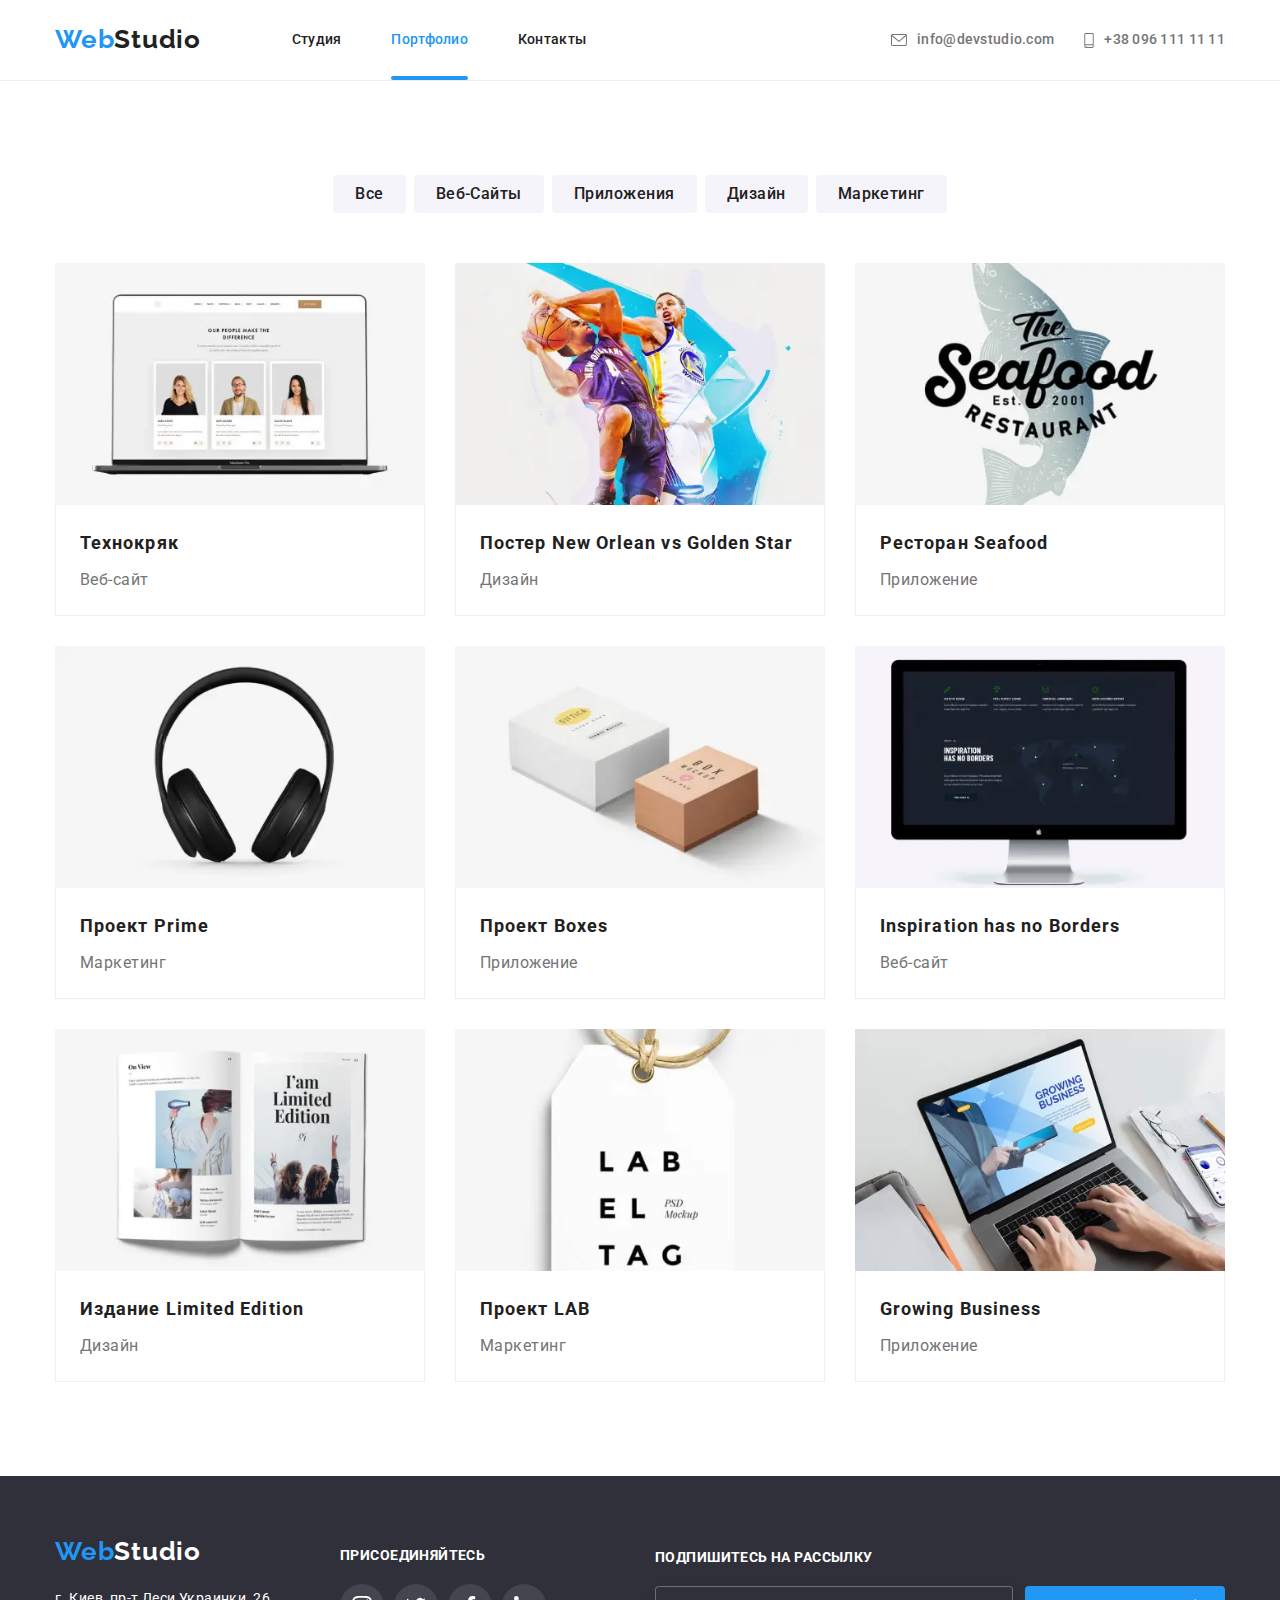
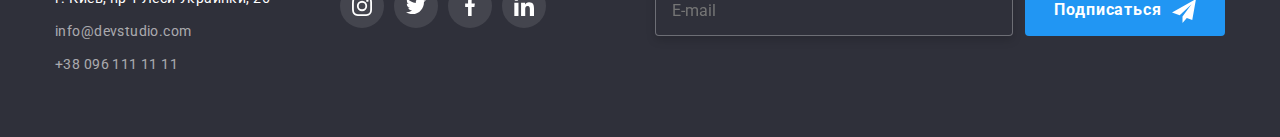
==== commit ea851298: "complited" ====
--- a/portfolio.html
+++ b/portfolio.html
@@ -94,7 +94,11 @@
                                         <p> Технокряк это современная площадка распространения коронавируса. Компании используют эту платформу для цифрового
                                             шпионажа и атак на защищённые сервера конкурентов.</p>
                                     </div>
-                                    <img src="./Images/технокряк.jpg" alt="">
+                                    <picture>
+                                        <source srcset="./Images/Portfolio/img.webp 1x, ./Images/Portfolio/img@2x.webp 2x" type="image/webp">
+                                        <img srcset="./Images/Portfolio/img.jpg 1x, ./Images/Portfolio/img@2x.jpg 2x" src="./Images/Portfolio/img.jpg"
+                                        alt="Технокряк" sizes="(min-width: 1200px) 33vw, (min-width: 768px) 50vw, 100vw">
+                                    </picture>
                                 </div>
                                 <div class="card-content">
                                     <h2 class="project">Технокряк</h2>
@@ -110,7 +114,11 @@
                                        <p> Технокряк это современная площадка распространения коронавируса. Компании используют эту платформу для цифрового
                                         шпионажа и атак на защищённые сервера конкурентов.</p>
                                     </div>
-                                    <img src="./Images/постер new orlean.jpg" alt="">
+                                    <picture>
+                                        <source srcset="./Images/Portfolio/img2.webp 1x, ./Images/Portfolio/img2@2x.webp 2x" type="image/webp">
+                                        <img srcset="./Images/Portfolio/img2.jpg 1x, ./Images/Portfolio/img2@2x.jpg 2x" src="./Images/Portfolio/img2.jpg"
+                                            alt="Постер New Orlean vs Golden Star" sizes="(min-width: 1200px) 33vw, (min-width: 768px) 50vw, 100vw">
+                                    </picture>
                                 </div>
                                 <div class="card-content">
                                     <h2 class="project">Постер New Orlean vs Golden Star</h2>
@@ -126,7 +134,11 @@
                                         <p> Технокряк это современная площадка распространения коронавируса. Компании используют эту платформу для цифрового
                                             шпионажа и атак на защищённые сервера конкурентов.</p>
                                     </div>
-                                    <img src="./Images/приложение seafood.jpg" alt="">
+                                    <picture>
+                                        <source srcset="./Images/Portfolio/img3.webp 1x, ./Images/Portfolio/img3@2x.webp 2x" type="image/webp">
+                                        <img srcset="./Images/Portfolio/img3.jpg 1x, ./Images/Portfolio/img3@2x.jpg 2x" src="./Images/Portfolio/img3.jpg"
+                                            alt="Ресторан Seafood" sizes="(min-width: 1200px) 33vw, (min-width: 768px) 50vw, 100vw">
+                                    </picture>
                                 </div>
                                 <div class="card-content">
                                     <h2 class="project">Ресторан Seafood</h2>
@@ -142,7 +154,11 @@
                                         <p> Технокряк это современная площадка распространения коронавируса. Компании используют эту платформу для цифрового
                                             шпионажа и атак на защищённые сервера конкурентов.</p>
                                     </div>
-                                    <img src="./Images/проэкт prime.jpg" alt="">
+                                    <picture>
+                                        <source srcset="./Images/Portfolio/img4.webp 1x, ./Images/Portfolio/img4@2x.webp 2x" type="image/webp">
+                                        <img srcset="./Images/Portfolio/img4.jpg 1x, ./Images/Portfolio/img4@2x.jpg 2x" src="./Images/Portfolio/img4.jpg"
+                                            alt="Проект Prime" sizes="(min-width: 1200px) 33vw, (min-width: 768px) 50vw, 100vw">
+                                    </picture>
                                 </div>
                                 <div class="card-content">
                                     <h2 class="project">Проект Prime</h2>
@@ -158,7 +174,11 @@
                                         <p> Технокряк это современная площадка распространения коронавируса. Компании используют эту платформу для цифрового
                                             шпионажа и атак на защищённые сервера конкурентов.</p>
                                     </div>
-                                    <img src="./Images/проэкт boxes.jpg" alt="">
+                                    <picture>
+                                        <source srcset="./Images/Portfolio/img5.webp 1x, ./Images/Portfolio/img5@2x.webp 2x" type="image/webp">
+                                        <img srcset="./Images/Portfolio/img5.jpg 1x, ./Images/Portfolio/img5@2x.jpg 2x" src="./Images/Portfolio/img5.jpg"
+                                            alt="Проект Boxes" sizes="(min-width: 1200px) 33vw, (min-width: 768px) 50vw, 100vw">
+                                    </picture>
                                 </div>
                                 <div class="card-content">
                                     <h2 class="project">Проект Boxes</h2>
@@ -174,7 +194,11 @@
                                         <p> Технокряк это современная площадка распространения коронавируса. Компании используют эту платформу для цифрового
                                             шпионажа и атак на защищённые сервера конкурентов.</p>
                                     </div>
-                                    <img src="./Images/inspiration.jpg" alt="">
+                                    <picture>
+                                        <source srcset="./Images/Portfolio/img6.webp 1x, ./Images/Portfolio/img6@2x.webp 2x" type="image/webp">
+                                        <img srcset="./Images/Portfolio/img6.jpg 1x, ./Images/Portfolio/img6@2x.jpg 2x" src="./Images/Portfolio/img6.jpg"
+                                            alt="Inspiration has no Borders" sizes="(min-width: 1200px) 33vw, (min-width: 768px) 50vw, 100vw">
+                                    </picture>
                                 </div>
                                 <div class="card-content">
                                     <h2 class="project">Inspiration has no Borders</h2>
@@ -190,7 +214,11 @@
                                         <p> Технокряк это современная площадка распространения коронавируса. Компании используют эту платформу для цифрового
                                             шпионажа и атак на защищённые сервера конкурентов.</p>
                                     </div>
-                                    <img src="./Images/limited education.jpg" alt="">
+                                    <picture>
+                                        <source srcset="./Images/Portfolio/img7.webp 1x, ./Images/Portfolio/img7@2x.webp 2x" type="image/webp">
+                                        <img srcset="./Images/Portfolio/img7.jpg 1x, ./Images/Portfolio/img7@2x.jpg 2x" src="./Images/Portfolio/img7.jpg"
+                                            alt="Издание Limited Edition" sizes="(min-width: 1200px) 33vw, (min-width: 768px) 50vw, 100vw">
+                                    </picture>
                                 </div>
                                 <div class="card-content">
                                     <h2 class="project">Издание Limited Edition</h2>
@@ -206,7 +234,11 @@
                                         <p> Технокряк это современная площадка распространения коронавируса. Компании используют эту платформу для цифрового
                                             шпионажа и атак на защищённые сервера конкурентов.</p>
                                     </div>
-                                    <img src="./Images/проэкт lab.jpg" alt="">
+                                    <picture>
+                                        <source srcset="./Images/Portfolio/img8.webp 1x, ./Images/Portfolio/img8@2x.webp 2x" type="image/webp">
+                                        <img srcset="./Images/Portfolio/img8.jpg 1x, ./Images/Portfolio/img8@2x.jpg 2x" src="./Images/Portfolio/img8.jpg"
+                                            alt="Проект LAB" sizes="(min-width: 1200px) 33vw, (min-width: 768px) 50vw, 100vw">
+                                    </picture>
                                 </div>
                                 <div class="card-content">
                                     <h2 class="project">Проект LAB</h2>
@@ -222,7 +254,11 @@
                                         <p> Технокряк это современная площадка распространения коронавируса. Компании используют эту платформу для цифрового
                                             шпионажа и атак на защищённые сервера конкурентов.</p>
                                     </div>
-                                    <img src="./Images/growing business.jpg" alt="">
+                                    <picture>
+                                        <source srcset="./Images/Portfolio/img9.webp 1x, ./Images/Portfolio/img9@2x.webp 2x" type="image/webp">
+                                        <img srcset="./Images/Portfolio/img9.jpg 1x, ./Images/Portfolio/img9@2x.jpg 2x" src="./Images/Portfolio/img9.jpg"
+                                            alt="Growing Business" sizes="(min-width: 1200px) 33vw, (min-width: 768px) 50vw, 100vw">
+                                    </picture>
                                 </div>
                                 <div class="card-content">
                                     <h2 class="project">Growing Business</h2>
--- a/css/main.min.css
+++ b/css/main.min.css
@@ -1,3 +1,3 @@
 /*! modern-normalize v1.0.0 | MIT License | https://github.com/sindresorhus/modern-normalize */*,*::before,*::after{-webkit-box-sizing:border-box;box-sizing:border-box}:root{-moz-tab-size:4;-o-tab-size:4;tab-size:4}html{line-height:1.15;-webkit-text-size-adjust:100%}body{margin:0;padding:0}body{font-family:system-ui,-apple-system,"Segoe UI",Roboto,Helvetica,Arial,sans-serif,"Apple Color Emoji","Segoe UI Emoji"}hr{height:0;color:inherit}abbr[title]{-webkit-text-decoration:underline dotted;text-decoration:underline dotted}b,strong{font-weight:bolder}code,kbd,samp,pre{font-family:ui-monospace, SFMono-Regular, Consolas, "Liberation Mono", Menlo,- monospace;font-size:1em}small{font-size:80%}sub,sup{font-size:75%;line-height:0;position:relative;vertical-align:baseline}sub{bottom:-0.25em}sup{top:-0.5em}table{text-indent:0;border-color:inherit}button,input,optgroup,select,textarea{font-family:inherit;font-size:100%;line-height:1.15;margin:0}button,select{text-transform:none}button,[type="button"],[type="reset"],[type="submit"]{-webkit-appearance:button}::-moz-focus-inner{border-style:none;padding:0}:-moz-focusring{outline:1px dotted ButtonText}:-moz-ui-invalid{box-shadow:none}legend{padding:0}progress{vertical-align:baseline}::-webkit-inner-spin-button,::-webkit-outer-spin-button{height:auto}[type="search"]{-webkit-appearance:textfield;outline-offset:-2px}::-webkit-search-decoration{-webkit-appearance:none}::-webkit-file-upload-button{-webkit-appearance:button;font:inherit}summary{display:list-item}.container{margin-left:auto;margin-right:auto;padding-left:15px;padding-right:15px}@media screen and (min-width: 480px){.container{width:480px}}@media screen and (min-width: 768px){.container{width:768px}}@media screen and (min-width: 1200px){.container{width:1200px}}a{text-decoration:none}ul{list-style:none;margin:0;padding:0}img{display:block;width:100%;height:auto}body{font-family:"Roboto", sans-serif}body.modal-open{overflow:hidden}.section-title{margin-top:0;margin-bottom:30px;text-align:center;font-weight:700;font-size:28px;line-height:1.2;letter-spacing:0.03em;color:#212121}@media screen and (min-width: 1200px){.section-title{margin-bottom:50px;font-size:36px}}.main-button{display:inline-block;width:200px;height:50px;border-radius:4px;border:none;font-weight:700;font-size:16px;line-height:1.9;letter-spacing:0.06em;color:#fff;background-color:#2196f3;cursor:pointer}.main-button:focus,.main-button:hover{background-color:#188ce8}header{position:relative;border-bottom:1px solid #ececec}.header-nav{display:-webkit-box;display:-ms-flexbox;display:flex;-webkit-box-pack:justify;-ms-flex-pack:justify;justify-content:space-between;-webkit-box-align:center;-ms-flex-align:center;align-items:center}.logo{display:inline-block;font-family:"Raleway", sans-serif;font-weight:700;font-size:24px;line-height:1.2;letter-spacing:0.03em;color:#212121}.logo span{color:#2196f3}@media screen and (max-width: 767px){.header{height:60px}.logo{padding-top:16px;padding-bottom:16px}.header-button{display:-webkit-inline-box;display:-ms-inline-flexbox;display:inline-flex;margin:0 7px 0 0;padding:0;background-color:transparent;border:none}.header-button .icon-close{display:none}.header-button.is-open .icon-close{display:block}.header-button.is-open .icon-menu{display:none}.menu-container{display:none;position:absolute;left:0;top:100%;width:100%;background-color:#fff;-webkit-box-shadow:0px 4px 8px rgba(0,0,0,0.04),0px 2px 4px rgba(0,0,0,0.08),0px 1px 3px rgba(0,0,0,0.16);box-shadow:0px 4px 8px rgba(0,0,0,0.04),0px 2px 4px rgba(0,0,0,0.08),0px 1px 3px rgba(0,0,0,0.16)}.menu-container.is-open{display:block}.nav-list{padding-top:60px;padding-bottom:60px}.nav-contacts{padding-bottom:60px}.nav-contacts-item,.nav-list-item{display:-webkit-box;display:-ms-flexbox;display:flex;-webkit-box-pack:center;-ms-flex-pack:center;justify-content:center}.nav-list-item:not(:first-child){padding-top:40px}.nav-contacts-item:not(:last-child){padding-bottom:16px}.nav-list-link{position:relative}.current::after{position:absolute;bottom:-8px;left:0;content:""}}@media screen and (min-width: 768px){.logo{padding-top:26px;padding-bottom:26px}.header-button{display:none}.menu-container{display:-webkit-box;display:-ms-flexbox;display:flex}.nav-list{display:-webkit-box;display:-ms-flexbox;display:flex;-webkit-box-align:center;-ms-flex-align:center;align-items:center;margin-right:84px}}@media screen and (min-width: 1200px){.logo{padding-top:24px;padding-bottom:25px;font-size:26px}.nav-list{margin-right:305px}.nav-contacts{display:-webkit-box;display:-ms-flexbox;display:flex}.nav-contacts-item:not(:last-child){margin-right:30px}}.nav-list-item{position:relative}@media screen and (min-width: 768px){.nav-list-item:not(:last-child){margin-right:50px}}.nav-list-link{position:relative;font-weight:500;font-size:18px;line-height:1.7;letter-spacing:0.02em;color:#212121;-webkit-transition:color 250ms cubic-bezier(0.4, 0, 0.2, 1);transition:color 250ms cubic-bezier(0.4, 0, 0.2, 1)}.nav-list-link:hover,.nav-list-link:focus{color:#2196f3}@media screen and (min-width: 768px){.nav-list-link{font-size:14px;padding-top:32px;padding-bottom:32px}}.nav-contacts-link{display:-webkit-box;display:-ms-flexbox;display:flex;-webkit-box-align:center;-ms-flex-align:center;align-items:center;font-weight:500;font-size:18px;line-height:1.7;letter-spacing:0.02em;color:#757575;-webkit-transition:color 250ms cubic-bezier(0.4, 0, 0.2, 1);transition:color 250ms cubic-bezier(0.4, 0, 0.2, 1)}.nav-contacts-link:hover,.nav-contacts-link:focus{color:#2196f3}@media screen and (min-width: 768px){.nav-contacts-link{font-size:12px}}@media screen and (min-width: 1200px){.nav-contacts-link{font-size:14px}}.link-mail,.link-phone{margin-right:10px;fill:currentColor}.current{color:#2196f3}.current::after{position:absolute;left:0;content:"";width:100%;height:4px;background-color:#2196f3;border-radius:2px}@media screen and (min-width: 768px){.current::after{bottom:-1px}}.hero{margin-right:auto;margin-left:auto;padding-top:118px;padding-bottom:118px;height:400px;max-width:1600px;background-color:#2f303a;background-image:-webkit-gradient(linear, left top, right top, from(rgba(47,48,58,0.4)), to(rgba(47,48,58,0.4))),url(../Images/hero.jpg);background-image:linear-gradient(to right, rgba(47,48,58,0.4), rgba(47,48,58,0.4)),url(../Images/hero.jpg);background-size:cover;background-position:center}@media screen and (min-width: 1200px){.hero{padding-top:200px;padding-bottom:200px;height:600px}}.wrapper-hero{margin-left:auto;margin-right:auto;max-width:360px;text-align:center}@media screen and (min-width: 1200px){.wrapper-hero{max-width:696px}}.hero-title{margin-top:0;margin-bottom:30px;font-weight:900;font-size:26px;line-height:1.6;letter-spacing:0.06em;text-transform:uppercase;color:#fff}@media screen and (min-width: 1200px){.hero-title{font-size:44px;line-height:1.4}}.backdrop{position:fixed;top:0;left:0;width:100%;height:100%;background:rgba(0,0,0,0.2);-webkit-transition-property:opacity;transition-property:opacity;-webkit-transition-duration:250ms;transition-duration:250ms;-webkit-transition-timing-function:cubic-bezier(0.4, 0, 0.2, 1);transition-timing-function:cubic-bezier(0.4, 0, 0.2, 1);overflow-y:scroll;padding:94px 15px}.modal{position:relative;padding:40px;background:#fff;-webkit-box-shadow:0px 1px 3px rgba(0,0,0,0.12),0px 1px 1px rgba(0,0,0,0.14),0px 2px 1px rgba(0,0,0,0.2);box-shadow:0px 1px 3px rgba(0,0,0,0.12),0px 1px 1px rgba(0,0,0,0.14),0px 2px 1px rgba(0,0,0,0.2);border-radius:4px}@media screen and (min-width: 480px){.modal{position:absolute;top:50%;left:50%;-webkit-transform:translate(-50%, -50%);transform:translate(-50%, -50%);padding:40px;width:450px}}@media screen and (min-width: 480px) and (max-width: 1199px){.modal{overflow-y:scroll}}@media screen and (min-width: 1200px){.modal{width:528px}}.is-hidden{opacity:0;pointer-events:none}.button-close{position:absolute;top:8px;right:8px;width:30px;height:30px;padding:0;display:-webkit-box;display:-ms-flexbox;display:flex;-webkit-box-pack:center;-ms-flex-pack:center;justify-content:center;-webkit-box-align:center;-ms-flex-align:center;align-items:center;background-color:#fff;border-radius:50%;border:1px solid rgba(0,0,0,0.1)}.icon-close{width:18px;height:18px;background-color:#fff}.button-close:hover .icon-close,.button-close:focus .icon-close{fill:#2196f3}.inputs{margin-bottom:20px}.form{display:-webkit-box;display:-ms-flexbox;display:flex;-webkit-box-orient:vertical;-webkit-box-direction:normal;-ms-flex-direction:column;flex-direction:column}.form h2{margin-bottom:12px;font-weight:700;font-size:20px;line-height:1.5;text-align:center;letter-spacing:0.03em;color:#212121}.label-form{position:relative;display:-webkit-box;display:-ms-flexbox;display:flex;-webkit-box-orient:vertical;-webkit-box-direction:normal;-ms-flex-direction:column;flex-direction:column}.label-form:not(:last-child){margin-bottom:10px}.text-form{margin-bottom:4px;font-weight:500;font-size:12px;line-height:1.2;letter-spacing:0.01em;color:#757575}.input-form{padding-top:12px;padding-bottom:12px;padding-left:42px;border:1px solid rgba(33,33,33,0.2);-webkit-box-sizing:border-box;box-sizing:border-box;border-radius:4px;cursor:pointer;font-size:16px;-webkit-transition-duration:250ms;transition-duration:250ms;-webkit-transition-timing-function:cubic-bezier(0.4, 0, 0.2, 1);transition-timing-function:cubic-bezier(0.4, 0, 0.2, 1)}.input-form:focus{border-color:#2196f3;outline:none;cursor:pointer;-webkit-transition-duration:250ms;transition-duration:250ms;-webkit-transition-timing-function:cubic-bezier(0.4, 0, 0.2, 1);transition-timing-function:cubic-bezier(0.4, 0, 0.2, 1)}.input-form:focus ~ svg{fill:#2196f3;cursor:pointer;-webkit-transition-duration:250ms;transition-duration:250ms;-webkit-transition-timing-function:cubic-bezier(0.4, 0, 0.2, 1);transition-timing-function:cubic-bezier(0.4, 0, 0.2, 1)}.label-form svg{position:absolute;bottom:14px;left:15px;fill:#212121}.comment{padding:12px 16px;width:100%;max-height:120px;resize:none}.checkbox{-ms-flex-item-align:center;-ms-grid-row-align:center;align-self:center;margin-bottom:30px}.lable-checkbox{display:-webkit-box;display:-ms-flexbox;display:flex;-webkit-box-align:center;-ms-flex-align:center;align-items:center}.input-checkbox{-webkit-appearance:none;-moz-appearance:none;appearance:none;cursor:pointer}.input-checkbox svg{display:inline-block;-webkit-transition-duration:250ms;transition-duration:250ms;-webkit-transition-timing-function:cubic-bezier(0.4, 0, 0.2, 1);transition-timing-function:cubic-bezier(0.4, 0, 0.2, 1)}.input-checkbox:checked+svg{background-image:url(../Images/Icons/icon-check.svg);background-color:#2196f3;background-size:contain;background-origin:border-box;fill:transparent;border-radius:2px;-webkit-transition-duration:250ms;transition-duration:250ms;-webkit-transition-timing-function:cubic-bezier(0.4, 0, 0.2, 1);transition-timing-function:cubic-bezier(0.4, 0, 0.2, 1)}.checkbox-text{margin-left:8px;font-weight:400;font-size:12px;line-height:1.2;letter-spacing:0.03em;color:#757575}@media screen and (min-width: 1200px){.checkbox-text{font-size:14px;line-height:1.7}}.checkbox-link{font-weight:400;font-size:12px;line-height:1.2;letter-spacing:0.03em;color:#2196f3;text-decoration:underline}@media screen and (min-width: 1200px){.checkbox-link{font-size:14px;line-height:1.7}}.form .main-button{margin:0 auto}.advantages{padding-top:60px;padding-bottom:60px}.advantages-wrapper-icons{display:-webkit-box;display:-ms-flexbox;display:flex;-webkit-box-pack:center;-ms-flex-pack:center;justify-content:center;-webkit-box-align:center;-ms-flex-align:center;align-items:center;margin-bottom:30px;height:120px;border-radius:4px;background-color:#f5f4fa}.advantages-icon{display:inline-block;height:70px;width:70px}.advantages-title{margin-top:0;margin-bottom:10px;text-align:center;font-weight:700;font-size:14px;line-height:1.1;letter-spacing:0.03em;text-transform:uppercase;color:#212121}.advantages-text{margin-top:0;margin-bottom:0;font-weight:normal;font-size:14px;line-height:1.7;letter-spacing:0.03em;color:#757575}@media screen and (max-width: 767px){.advantages-item{margin-bottom:30px}}@media screen and (min-width: 768px) and (max-width: 1199px){.advantages-list{display:-webkit-box;display:-ms-flexbox;display:flex;-webkit-box-pack:justify;-ms-flex-pack:justify;justify-content:space-between;-ms-flex-wrap:wrap;flex-wrap:wrap;margin:-15px}.advantages-item{margin:15px;width:354px}}@media screen and (min-width: 1200px){.advantages{padding-top:94px;padding-bottom:94px}.advantages-list{display:-webkit-box;display:-ms-flexbox;display:flex;-webkit-box-pack:justify;-ms-flex-pack:justify;justify-content:space-between}.advantages-item{width:270px}.advantages-item:not(:last-child){margin-right:30px}}@media screen and (max-width: 1199px){.activity{display:none}}.activity{padding-bottom:94px}.activity-list{display:-webkit-box;display:-ms-flexbox;display:flex}.activity-item{position:relative;width:370px;height:294px;background-color:#2f303a}.activity-item:not(:last-child){margin-right:30px}.activity-text{position:absolute;bottom:0;left:0;height:70px;width:100%;background:rgba(47,48,58,0.8)}.activity-text p{padding:27px;margin:0 auto;font-weight:700;font-size:14px;line-height:16px;text-align:center;letter-spacing:0.03em;text-transform:uppercase;color:#fff}.team{padding-top:60px;padding-bottom:60px;background-color:#f5f4fa}@media screen and (min-width: 1200px){.team{padding-top:94px;padding-bottom:94px}}@media screen and (min-width: 768px) and (max-width: 1199px){.team-list{display:-webkit-box;display:-ms-flexbox;display:flex;-webkit-box-pack:justify;-ms-flex-pack:justify;justify-content:space-between;-ms-flex-wrap:wrap;flex-wrap:wrap;margin:-15px}}@media screen and (min-width: 1200px){.team-list{display:-webkit-box;display:-ms-flexbox;display:flex;-webkit-box-pack:justify;-ms-flex-pack:justify;justify-content:space-between}}.team-item{padding-bottom:24px;-webkit-box-shadow:0px 1px 3px rgba(0,0,0,0.12),0px 1px 1px rgba(0,0,0,0.14),0px 2px 1px rgba(0,0,0,0.2);box-shadow:0px 1px 3px rgba(0,0,0,0.12),0px 1px 1px rgba(0,0,0,0.14),0px 2px 1px rgba(0,0,0,0.2);border-radius:0px 0px 4px 4px}@media screen and (max-width: 767px){.team-item:not(:last-child){margin-bottom:30px}}@media screen and (min-width: 768px) and (max-width: 1199px){.team-item{margin:15px;width:354px}}@media screen and (min-width: 1200px){.team-item{padding-bottom:30px;width:270px}.team-item:not(:last-child){margin-right:30px}}.team-thumb{margin-bottom:30px;max-width:450px;height:460px}@media screen and (min-width: 768px){.team-thumb{width:354px;height:374px}}@media screen and (min-width: 1200px){.team-thumb{width:270px;height:260px}}.team-employee{margin-top:0;margin-bottom:10px;text-align:center;font-weight:500;font-size:16px;line-height:1.2;letter-spacing:0.03em;color:#212121}.team-position{margin-top:0;margin-bottom:16px;text-align:center;font-weight:400;font-size:16px;line-height:1.2;letter-spacing:0.03em;color:#757575}.social-networks{display:-webkit-box;display:-ms-flexbox;display:flex;-webkit-box-pack:center;-ms-flex-pack:center;justify-content:center}.social-icons{display:-webkit-box;display:-ms-flexbox;display:flex;-webkit-box-pack:center;-ms-flex-pack:center;justify-content:center;-webkit-box-align:center;-ms-flex-align:center;align-items:center;width:44px;height:44px;border-radius:50%;color:#afb1b8;-webkit-transition:background-color 250ms cubic-bezier(0.4, 0, 0.2, 1),color 250ms cubic-bezier(0.4, 0, 0.2, 1);transition:background-color 250ms cubic-bezier(0.4, 0, 0.2, 1),color 250ms cubic-bezier(0.4, 0, 0.2, 1)}.social-icons:hover,.social-icons:focus{background-color:#2196f3;color:#fff}.social-icons-wr:not(:last-child){margin-right:10px}.social-icon{width:20px;height:20px;fill:currentColor}.clients{padding-top:60px;padding-bottom:60px}@media screen and (min-width: 1200px){.clients{padding-top:94px;padding-bottom:94px}}.clients-list{display:-webkit-box;display:-ms-flexbox;display:flex;-webkit-box-pack:center;-ms-flex-pack:center;justify-content:center}.clients-icons{display:-webkit-box;display:-ms-flexbox;display:flex;-webkit-box-pack:center;-ms-flex-pack:center;justify-content:center;-webkit-box-align:center;-ms-flex-align:center;align-items:center;width:210px;height:90px;color:#afb1b8;border:1px solid;border-radius:4px;-webkit-transition:color 250ms cubic-bezier(0.4, 0, 0.2, 1);transition:color 250ms cubic-bezier(0.4, 0, 0.2, 1)}.clients-icons:hover,.clients-icons:focus{color:#2196f3}@media screen and (min-width: 768px){.clients-icons{width:226px}}@media screen and (min-width: 1200px){.clients-icons{width:170px}}.clients-icon{width:100%;height:90px;fill:currentColor}@media screen and (max-width: 1199px){.clients-list{-ms-flex-wrap:wrap;flex-wrap:wrap;margin:-15px}.clients-wrapper{margin:15px}.clients-wrapper:nth-last-child(-n+2){margin-bottom:0}}@media screen and (min-width: 1200px){.clients-wrapper:not(:last-child){margin-right:30px}}.footer{padding-top:60px;padding-bottom:60px;background-color:#2f303a}.footer .logo{padding:0;margin-bottom:20px;display:block;color:#fff}@media screen and (max-width: 1199px){.footer .logo{text-align:center}}.footer-addr-item:not(:last-child){margin-bottom:9px}.physical-addr{display:block;font-style:normal;font-weight:400;font-size:14px;line-height:1.7;letter-spacing:0.03em;color:#fff}@media screen and (max-width: 1199px){.physical-addr{text-align:center}}.connection{display:block;font-style:normal;font-weight:400;font-size:14px;line-height:1.7;letter-spacing:0.03em;color:rgba(255,255,255,0.6)}@media screen and (max-width: 1199px){.connection{text-align:center}}.ft-icons{-webkit-box-pack:center;-ms-flex-pack:center;justify-content:center}.ft-social-links{padding-top:60px}.ft-icons-title{margin-top:0;margin-bottom:20px;font-weight:700;font-size:14px;line-height:1.1;letter-spacing:0.03em;text-transform:uppercase;color:#fff}@media screen and (max-width: 1199px){.ft-icons-title{text-align:center}}.ft-icons .social-icons{background:rgba(255,255,255,0.1);color:#fff}.ft-icons .social-icons:hover,.ft-icons .social-icons:focus{background-color:#2196f3}.ft-icons .social-icon{fill:currentColor}.send{padding-top:60px}.send h2{margin-top:0;margin-bottom:20px;font-weight:700;font-size:14px;line-height:1.1;text-align:center;letter-spacing:0.03em;text-transform:uppercase;color:#fff}.input-send{display:block;margin-bottom:20px;padding:15px 16px;width:100%;height:50px;color:#fff;background-color:#2f303a;border:1px solid rgba(255,255,255,0.3);-webkit-box-sizing:border-box;box-sizing:border-box;-webkit-filter:drop-shadow(0px 4px 4px rgba(0,0,0,0.15));filter:drop-shadow(0px 4px 4px rgba(0,0,0,0.15));border-radius:4px;-webkit-transition-duration:250ms;transition-duration:250ms;-webkit-transition-timing-function:cubic-bezier(0.4, 0, 0.2, 1);transition-timing-function:cubic-bezier(0.4, 0, 0.2, 1)}.input-send:focus{border-color:#2196f3;outline:none;cursor:pointer;-webkit-transition-duration:250ms;transition-duration:250ms;-webkit-transition-timing-function:cubic-bezier(0.4, 0, 0.2, 1);transition-timing-function:cubic-bezier(0.4, 0, 0.2, 1)}@media screen and (min-width: 768px) and (max-width: 1199px){.input-send{margin-left:auto;margin-right:auto;width:450px}}@media screen and (min-width: 1200px){.input-send{margin-bottom:0;margin-right:12px;width:358px}}.form-send .main-button{display:-webkit-box;display:-ms-flexbox;display:flex;-webkit-box-align:center;-ms-flex-align:center;align-items:center;-webkit-box-pack:center;-ms-flex-pack:center;justify-content:center;fill:currentColor}.form-send .main-button span{margin-right:10px}@media screen and (max-width: 1199px){.form-send .main-button{margin-left:auto;margin-right:auto}}@media screen and (min-width: 768px){.ft-wrapper-items{display:-webkit-box;display:-ms-flexbox;display:flex;-webkit-box-pack:center;-ms-flex-pack:center;justify-content:center}.ft-social-links{padding-top:5px;margin-left:165px}}@media screen and (min-width: 1200px){.footer-container{display:-webkit-box;display:-ms-flexbox;display:flex;-webkit-box-pack:justify;-ms-flex-pack:justify;justify-content:space-between}.form-send{display:-webkit-box;display:-ms-flexbox;display:flex}.ft-social-links{padding-top:12px;margin-left:70px}.send{padding-top:12px}.send h2{display:inline-block}}.invisible{display:none}.portfolio{padding-top:60px;padding-bottom:60px}@media screen and (min-width: 1200px){.portfolio{padding-top:94px;padding-bottom:94px}}.portfolio-filters-list{display:-webkit-box;display:-ms-flexbox;display:flex;-webkit-box-pack:center;-ms-flex-pack:center;justify-content:center;margin-bottom:40px}@media screen and (max-width: 767px){.portfolio-filters-list{-ms-flex-wrap:wrap;flex-wrap:wrap;-webkit-box-pack:start;-ms-flex-pack:start;justify-content:start}}@media screen and (min-width: 768px){.portfolio-filters-list{margin-bottom:30px}}@media screen and (min-width: 1200px){.portfolio-filters-list{margin-bottom:50px}}.portfolio-filter:not(:last-child){margin-right:8px}@media screen and (max-width: 767px){.portfolio-filter:not(:nth-last-child(-n+2)){margin-bottom:15px}}.btn-filter{padding:6px 22px;border-radius:4px;border:none;background-color:#f5f4fa;font-weight:500;font-size:16px;line-height:1.6;text-align:center;letter-spacing:0.03em;text-transform:capitalize;color:#212121;-webkit-transition:background-color 250ms cubic-bezier(0.4, 0, 0.2, 1),color 250ms cubic-bezier(0.4, 0, 0.2, 1);transition:background-color 250ms cubic-bezier(0.4, 0, 0.2, 1),color 250ms cubic-bezier(0.4, 0, 0.2, 1)}.btn-filter:hover{background-color:#2196f3;color:#fff;-webkit-box-shadow:0px 3px 1px rgba(0,0,0,0.1),0px 1px 2px rgba(0,0,0,0.08),0px 2px 2px rgba(0,0,0,0.12);box-shadow:0px 3px 1px rgba(0,0,0,0.1),0px 1px 2px rgba(0,0,0,0.08),0px 2px 2px rgba(0,0,0,0.12)}.portfolio-card:hover,.portfolio-card:focus{-webkit-transform:translateY(0);transform:translateY(0);-webkit-box-shadow:0px 1px 1px rgba(0,0,0,0.12),0px 4px 4px rgba(0,0,0,0.06),1px 4px 6px rgba(0,0,0,0.16);box-shadow:0px 1px 1px rgba(0,0,0,0.12),0px 4px 4px rgba(0,0,0,0.06),1px 4px 6px rgba(0,0,0,0.16)}@media screen and (max-width: 767px){.portfolio-card:not(:last-child){margin-bottom:30px}}.portfolio-thumb{position:relative;max-width:450px;height:294px;overflow:hidden}@media screen and (min-width: 768px){.portfolio-thumb{width:354px}}@media screen and (min-width: 1200px){.portfolio-thumb{width:370px}}.portfolio-overlay{position:absolute;top:0;left:0;width:100%;height:100%;background-color:rgba(33,150,243,0.9);-webkit-transform:translateY(100%);transform:translateY(100%);-webkit-transition:-webkit-transform 250ms cubic-bezier(0.4, 0, 0.2, 1);transition:-webkit-transform 250ms cubic-bezier(0.4, 0, 0.2, 1);transition:transform 250ms cubic-bezier(0.4, 0, 0.2, 1);transition:transform 250ms cubic-bezier(0.4, 0, 0.2, 1), -webkit-transform 250ms cubic-bezier(0.4, 0, 0.2, 1)}.portfolio-card:hover .portfolio-overlay,.portfolio-card:focus .portfolio-overlay{-webkit-transform:translateY(0);transform:translateY(0)}.portfolio-overlay p{padding:77px 24px;margin:0;font-weight:400;font-size:18px;line-height:1.6;letter-spacing:0.03em;color:#fff}@media screen and (min-width: 768px){.portfolio-overlay p{padding:49px 24px}}@media screen and (min-width: 1200px){.portfolio-overlay p{padding:63px 24px}}.card-content{padding-top:20px;padding-bottom:20px;padding-left:24px;border-right-width:1px;border-right-style:solid;border-right-color:#eeeeee;border-bottom-width:1px;border-bottom-style:solid;border-bottom-color:#eeeeee;border-left-width:1px;border-left-style:solid;border-left-color:#eeeeee}.project{margin-top:0;margin-bottom:0;font-weight:700;font-size:18px;line-height:2;letter-spacing:0.06em;color:#212121}.type{margin-top:4px;margin-bottom:0;font-weight:400;font-size:16px;line-height:1.9;letter-spacing:0.03em;color:#757575}@media screen and (min-width: 768px){.portfolio-projects{display:-webkit-box;display:-ms-flexbox;display:flex;-ms-flex-wrap:wrap;flex-wrap:wrap;margin:-15px}.portfolio-card{margin:15px}}
+ monospace;font-size:1em}small{font-size:80%}sub,sup{font-size:75%;line-height:0;position:relative;vertical-align:baseline}sub{bottom:-0.25em}sup{top:-0.5em}table{text-indent:0;border-color:inherit}button,input,optgroup,select,textarea{font-family:inherit;font-size:100%;line-height:1.15;margin:0}button,select{text-transform:none}button,[type="button"],[type="reset"],[type="submit"]{-webkit-appearance:button}::-moz-focus-inner{border-style:none;padding:0}:-moz-focusring{outline:1px dotted ButtonText}:-moz-ui-invalid{box-shadow:none}legend{padding:0}progress{vertical-align:baseline}::-webkit-inner-spin-button,::-webkit-outer-spin-button{height:auto}[type="search"]{-webkit-appearance:textfield;outline-offset:-2px}::-webkit-search-decoration{-webkit-appearance:none}::-webkit-file-upload-button{-webkit-appearance:button;font:inherit}summary{display:list-item}.container{margin-left:auto;margin-right:auto;padding-left:15px;padding-right:15px}@media screen and (min-width: 480px){.container{width:480px}}@media screen and (min-width: 768px){.container{width:768px}}@media screen and (min-width: 1200px){.container{width:1200px}}a{text-decoration:none}ul{list-style:none;margin:0;padding:0}img{display:block;width:100%;height:auto}body{font-family:"Roboto", sans-serif}body.modal-open{overflow:hidden}.section-title{margin-top:0;margin-bottom:30px;text-align:center;font-weight:700;font-size:28px;line-height:1.2;letter-spacing:0.03em;color:#212121}@media screen and (min-width: 1200px){.section-title{margin-bottom:50px;font-size:36px}}.main-button{display:inline-block;width:200px;height:50px;border-radius:4px;border:none;font-weight:700;font-size:16px;line-height:1.9;letter-spacing:0.06em;color:#fff;background-color:#2196f3;cursor:pointer}.main-button:focus,.main-button:hover{background-color:#188ce8}header{position:relative;border-bottom:1px solid #ececec}.header-nav{display:-webkit-box;display:-ms-flexbox;display:flex;-webkit-box-pack:justify;-ms-flex-pack:justify;justify-content:space-between;-webkit-box-align:center;-ms-flex-align:center;align-items:center}.logo{display:inline-block;font-family:"Raleway", sans-serif;font-weight:700;font-size:24px;line-height:1.2;letter-spacing:0.03em;color:#212121}.logo span{color:#2196f3}@media screen and (max-width: 767px){.header{height:60px}.logo{padding-top:16px;padding-bottom:16px}.header-button{display:-webkit-inline-box;display:-ms-inline-flexbox;display:inline-flex;margin:0 7px 0 0;padding:0;background-color:transparent;border:none}.header-button .icon-close{display:none}.header-button.is-open .icon-close{display:block}.header-button.is-open .icon-menu{display:none}.menu-container{display:none;position:absolute;left:0;top:100%;width:100%;background-color:#fff;-webkit-box-shadow:0px 4px 8px rgba(0,0,0,0.04),0px 2px 4px rgba(0,0,0,0.08),0px 1px 3px rgba(0,0,0,0.16);box-shadow:0px 4px 8px rgba(0,0,0,0.04),0px 2px 4px rgba(0,0,0,0.08),0px 1px 3px rgba(0,0,0,0.16)}.menu-container.is-open{display:block}.nav-list{padding-top:60px;padding-bottom:60px}.nav-contacts{padding-bottom:60px}.nav-contacts-item,.nav-list-item{display:-webkit-box;display:-ms-flexbox;display:flex;-webkit-box-pack:center;-ms-flex-pack:center;justify-content:center}.nav-list-item:not(:first-child){padding-top:40px}.nav-contacts-item:not(:last-child){padding-bottom:16px}.nav-list-link{position:relative}.current::after{position:absolute;bottom:-8px;left:0;content:""}}@media screen and (min-width: 768px){.logo{padding-top:26px;padding-bottom:26px}.header-button{display:none}.menu-container{display:-webkit-box;display:-ms-flexbox;display:flex}.nav-list{display:-webkit-box;display:-ms-flexbox;display:flex;-webkit-box-align:center;-ms-flex-align:center;align-items:center;margin-right:84px}}@media screen and (min-width: 1200px){.logo{padding-top:24px;padding-bottom:25px;font-size:26px}.nav-list{margin-right:305px}.nav-contacts{display:-webkit-box;display:-ms-flexbox;display:flex}.nav-contacts-item:not(:last-child){margin-right:30px}}.nav-list-item{position:relative}@media screen and (min-width: 768px){.nav-list-item:not(:last-child){margin-right:50px}}.nav-list-link{position:relative;font-weight:500;font-size:18px;line-height:1.7;letter-spacing:0.02em;color:#212121;-webkit-transition:color 250ms cubic-bezier(0.4, 0, 0.2, 1);transition:color 250ms cubic-bezier(0.4, 0, 0.2, 1)}.nav-list-link:hover,.nav-list-link:focus{color:#2196f3}@media screen and (min-width: 768px){.nav-list-link{font-size:14px;padding-top:32px;padding-bottom:32px}}.nav-contacts-link{display:-webkit-box;display:-ms-flexbox;display:flex;-webkit-box-align:center;-ms-flex-align:center;align-items:center;font-weight:500;font-size:18px;line-height:1.7;letter-spacing:0.02em;color:#757575;-webkit-transition:color 250ms cubic-bezier(0.4, 0, 0.2, 1);transition:color 250ms cubic-bezier(0.4, 0, 0.2, 1)}.nav-contacts-link:hover,.nav-contacts-link:focus{color:#2196f3}@media screen and (min-width: 768px){.nav-contacts-link{font-size:12px}}@media screen and (min-width: 1200px){.nav-contacts-link{font-size:14px}}.link-mail,.link-phone{margin-right:10px;fill:currentColor}.current{color:#2196f3}.current::after{position:absolute;left:0;content:"";width:100%;height:4px;background-color:#2196f3;border-radius:2px}@media screen and (min-width: 768px){.current::after{bottom:-1px}}.hero{margin-right:auto;margin-left:auto;padding-top:118px;padding-bottom:118px;height:400px;background-color:#2f303a}@media screen and (max-width: 479px){.hero{max-width:480px;background-image:url(../Images/Hero/hero.jpg),-webkit-gradient(linear, left top, right top, from(rgba(47,48,58,0.4)), to(rgba(47,48,58,0.4)));background-image:url(../Images/Hero/hero.jpg),linear-gradient(to right, rgba(47,48,58,0.4), rgba(47,48,58,0.4));background-size:cover;background-position:center}}@media screen and (max-width: 479px) and (min-device-pixel-ratio: 2), screen and (max-width: 479px) and (-webkit-min-device-pixel-ratio: 2), screen and (max-width: 479px) and (min-resolution: 192dpi), screen and (max-width: 479px) and (min-resolution: 2dppx){.hero{background-image:url(../Images/Hero/hero@2x.jpg),-webkit-gradient(linear, left top, right top, from(rgba(47,48,58,0.4)), to(rgba(47,48,58,0.4)));background-image:url(../Images/Hero/hero@2x.jpg),linear-gradient(to right, rgba(47,48,58,0.4), rgba(47,48,58,0.4))}}@media screen and (min-width: 480px){.hero{max-width:768px;background-image:url(../Images/Hero/hero768.jpg),-webkit-gradient(linear, left top, right top, from(rgba(47,48,58,0.4)), to(rgba(47,48,58,0.4)));background-image:url(../Images/Hero/hero768.jpg),linear-gradient(to right, rgba(47,48,58,0.4), rgba(47,48,58,0.4));background-size:cover;background-position:center}}@media screen and (min-width: 480px) and (min-device-pixel-ratio: 2), screen and (min-width: 480px) and (-webkit-min-device-pixel-ratio: 2), screen and (min-width: 480px) and (min-resolution: 192dpi), screen and (min-width: 480px) and (min-resolution: 2dppx){.hero{background-image:url(../Images/Hero/hero@2x768.jpg),-webkit-gradient(linear, left top, right top, from(rgba(47,48,58,0.4)), to(rgba(47,48,58,0.4)));background-image:url(../Images/Hero/hero@2x768.jpg),linear-gradient(to right, rgba(47,48,58,0.4), rgba(47,48,58,0.4))}}@media screen and (min-width: 768px){.hero{max-width:1600px;background-image:url(../Images/Hero/hero1600.jpg),-webkit-gradient(linear, left top, right top, from(rgba(47,48,58,0.4)), to(rgba(47,48,58,0.4)));background-image:url(../Images/Hero/hero1600.jpg),linear-gradient(to right, rgba(47,48,58,0.4), rgba(47,48,58,0.4));background-size:cover;background-position:center}}@media screen and (min-width: 768px) and (min-device-pixel-ratio: 2), screen and (min-width: 768px) and (-webkit-min-device-pixel-ratio: 2), screen and (min-width: 768px) and (min-resolution: 192dpi), screen and (min-width: 768px) and (min-resolution: 2dppx){.hero{background-image:url(../Images/Hero/hero@2x1600.jpg),-webkit-gradient(linear, left top, right top, from(rgba(47,48,58,0.4)), to(rgba(47,48,58,0.4)));background-image:url(../Images/Hero/hero@2x1600.jpg),linear-gradient(to right, rgba(47,48,58,0.4), rgba(47,48,58,0.4))}}@media screen and (min-width: 1200px){.hero{padding-top:200px;padding-bottom:200px;height:600px}}.wrapper-hero{margin-left:auto;margin-right:auto;max-width:360px;text-align:center}@media screen and (min-width: 1200px){.wrapper-hero{max-width:696px}}.hero-title{margin-top:0;margin-bottom:30px;font-weight:900;font-size:26px;line-height:1.6;letter-spacing:0.06em;text-transform:uppercase;color:#fff}@media screen and (min-width: 1200px){.hero-title{font-size:44px;line-height:1.4}}.backdrop{position:fixed;top:0;left:0;width:100%;height:100%;background:rgba(0,0,0,0.2);-webkit-transition-property:opacity;transition-property:opacity;-webkit-transition-duration:250ms;transition-duration:250ms;-webkit-transition-timing-function:cubic-bezier(0.4, 0, 0.2, 1);transition-timing-function:cubic-bezier(0.4, 0, 0.2, 1);overflow-y:scroll;padding:94px 15px}.modal{position:relative;padding:40px;background:#fff;-webkit-box-shadow:0px 1px 3px rgba(0,0,0,0.12),0px 1px 1px rgba(0,0,0,0.14),0px 2px 1px rgba(0,0,0,0.2);box-shadow:0px 1px 3px rgba(0,0,0,0.12),0px 1px 1px rgba(0,0,0,0.14),0px 2px 1px rgba(0,0,0,0.2);border-radius:4px}@media screen and (min-width: 480px){.modal{position:absolute;top:50%;left:50%;-webkit-transform:translate(-50%, -50%);transform:translate(-50%, -50%);padding:40px;width:450px}}@media screen and (min-width: 480px) and (max-width: 1199px){.modal{overflow-y:scroll}}@media screen and (min-width: 1200px){.modal{width:528px}}.is-hidden{opacity:0;pointer-events:none}.button-close{position:absolute;top:8px;right:8px;width:30px;height:30px;padding:0;display:-webkit-box;display:-ms-flexbox;display:flex;-webkit-box-pack:center;-ms-flex-pack:center;justify-content:center;-webkit-box-align:center;-ms-flex-align:center;align-items:center;background-color:#fff;border-radius:50%;border:1px solid rgba(0,0,0,0.1)}.icon-close{width:18px;height:18px;background-color:#fff}.button-close:hover .icon-close,.button-close:focus .icon-close{fill:#2196f3}.inputs{margin-bottom:20px}.form{display:-webkit-box;display:-ms-flexbox;display:flex;-webkit-box-orient:vertical;-webkit-box-direction:normal;-ms-flex-direction:column;flex-direction:column}.form h2{margin-bottom:12px;font-weight:700;font-size:20px;line-height:1.5;text-align:center;letter-spacing:0.03em;color:#212121}.label-form{position:relative;display:-webkit-box;display:-ms-flexbox;display:flex;-webkit-box-orient:vertical;-webkit-box-direction:normal;-ms-flex-direction:column;flex-direction:column}.label-form:not(:last-child){margin-bottom:10px}.text-form{margin-bottom:4px;font-weight:500;font-size:12px;line-height:1.2;letter-spacing:0.01em;color:#757575}.input-form{padding-top:12px;padding-bottom:12px;padding-left:42px;border:1px solid rgba(33,33,33,0.2);-webkit-box-sizing:border-box;box-sizing:border-box;border-radius:4px;cursor:pointer;font-size:16px;-webkit-transition-duration:250ms;transition-duration:250ms;-webkit-transition-timing-function:cubic-bezier(0.4, 0, 0.2, 1);transition-timing-function:cubic-bezier(0.4, 0, 0.2, 1)}.input-form:focus{border-color:#2196f3;outline:none;cursor:pointer;-webkit-transition-duration:250ms;transition-duration:250ms;-webkit-transition-timing-function:cubic-bezier(0.4, 0, 0.2, 1);transition-timing-function:cubic-bezier(0.4, 0, 0.2, 1)}.input-form:focus ~ svg{fill:#2196f3;cursor:pointer;-webkit-transition-duration:250ms;transition-duration:250ms;-webkit-transition-timing-function:cubic-bezier(0.4, 0, 0.2, 1);transition-timing-function:cubic-bezier(0.4, 0, 0.2, 1)}.label-form svg{position:absolute;bottom:14px;left:15px;fill:#212121}.comment{padding:12px 16px;width:100%;max-height:120px;resize:none}.checkbox{-ms-flex-item-align:center;-ms-grid-row-align:center;align-self:center;margin-bottom:30px}.lable-checkbox{display:-webkit-box;display:-ms-flexbox;display:flex;-webkit-box-align:center;-ms-flex-align:center;align-items:center}.input-checkbox{-webkit-appearance:none;-moz-appearance:none;appearance:none;cursor:pointer}.input-checkbox svg{display:inline-block;-webkit-transition-duration:250ms;transition-duration:250ms;-webkit-transition-timing-function:cubic-bezier(0.4, 0, 0.2, 1);transition-timing-function:cubic-bezier(0.4, 0, 0.2, 1)}.input-checkbox:checked+svg{background-image:url(../Images/Icons/icon-check.svg);background-color:#2196f3;background-size:contain;background-origin:border-box;fill:transparent;border-radius:2px;-webkit-transition-duration:250ms;transition-duration:250ms;-webkit-transition-timing-function:cubic-bezier(0.4, 0, 0.2, 1);transition-timing-function:cubic-bezier(0.4, 0, 0.2, 1)}.checkbox-text{margin-left:8px;font-weight:400;font-size:12px;line-height:1.2;letter-spacing:0.03em;color:#757575}@media screen and (min-width: 1200px){.checkbox-text{font-size:14px;line-height:1.7}}.checkbox-link{font-weight:400;font-size:12px;line-height:1.2;letter-spacing:0.03em;color:#2196f3;text-decoration:underline}@media screen and (min-width: 1200px){.checkbox-link{font-size:14px;line-height:1.7}}.form .main-button{margin:0 auto}.advantages{padding-top:60px;padding-bottom:60px}.advantages-wrapper-icons{display:-webkit-box;display:-ms-flexbox;display:flex;-webkit-box-pack:center;-ms-flex-pack:center;justify-content:center;-webkit-box-align:center;-ms-flex-align:center;align-items:center;margin-bottom:30px;height:120px;border-radius:4px;background-color:#f5f4fa}.advantages-icon{display:inline-block;height:70px;width:70px}.advantages-title{margin-top:0;margin-bottom:10px;text-align:center;font-weight:700;font-size:14px;line-height:1.1;letter-spacing:0.03em;text-transform:uppercase;color:#212121}.advantages-text{margin-top:0;margin-bottom:0;font-weight:normal;font-size:14px;line-height:1.7;letter-spacing:0.03em;color:#757575}@media screen and (max-width: 767px){.advantages-item{margin-bottom:30px}}@media screen and (min-width: 768px) and (max-width: 1199px){.advantages-list{display:-webkit-box;display:-ms-flexbox;display:flex;-webkit-box-pack:justify;-ms-flex-pack:justify;justify-content:space-between;-ms-flex-wrap:wrap;flex-wrap:wrap;margin:-15px}.advantages-item{margin:15px;width:354px}}@media screen and (min-width: 1200px){.advantages{padding-top:94px;padding-bottom:94px}.advantages-list{display:-webkit-box;display:-ms-flexbox;display:flex;-webkit-box-pack:justify;-ms-flex-pack:justify;justify-content:space-between}.advantages-item{width:270px}.advantages-item:not(:last-child){margin-right:30px}}@media screen and (max-width: 1199px){.activity{display:none}}.activity{padding-bottom:94px}.activity-list{display:-webkit-box;display:-ms-flexbox;display:flex}.activity-item{position:relative;width:370px;height:294px;background-color:#2f303a}.activity-item:not(:last-child){margin-right:30px}.activity-text{position:absolute;bottom:0;left:0;height:70px;width:100%;background:rgba(47,48,58,0.8)}.activity-text p{padding:27px;margin:0 auto;font-weight:700;font-size:14px;line-height:16px;text-align:center;letter-spacing:0.03em;text-transform:uppercase;color:#fff}.team{padding-top:60px;padding-bottom:60px;background-color:#f5f4fa}@media screen and (min-width: 1200px){.team{padding-top:94px;padding-bottom:94px}}@media screen and (min-width: 768px) and (max-width: 1199px){.team-list{display:-webkit-box;display:-ms-flexbox;display:flex;-webkit-box-pack:justify;-ms-flex-pack:justify;justify-content:space-between;-ms-flex-wrap:wrap;flex-wrap:wrap;margin:-15px}}@media screen and (min-width: 1200px){.team-list{display:-webkit-box;display:-ms-flexbox;display:flex;-webkit-box-pack:justify;-ms-flex-pack:justify;justify-content:space-between}}.team-item{padding-bottom:24px;-webkit-box-shadow:0px 1px 3px rgba(0,0,0,0.12),0px 1px 1px rgba(0,0,0,0.14),0px 2px 1px rgba(0,0,0,0.2);box-shadow:0px 1px 3px rgba(0,0,0,0.12),0px 1px 1px rgba(0,0,0,0.14),0px 2px 1px rgba(0,0,0,0.2);border-radius:0px 0px 4px 4px}@media screen and (max-width: 767px){.team-item:not(:last-child){margin-bottom:30px}}@media screen and (min-width: 768px) and (max-width: 1199px){.team-item{margin:15px;width:354px}}@media screen and (min-width: 1200px){.team-item{padding-bottom:30px;width:270px}.team-item:not(:last-child){margin-right:30px}}.team-thumb{margin-bottom:30px;max-width:450px;height:460px}@media screen and (min-width: 768px){.team-thumb{width:354px;height:374px}}@media screen and (min-width: 1200px){.team-thumb{width:270px;height:260px}}.team-employee{margin-top:0;margin-bottom:10px;text-align:center;font-weight:500;font-size:16px;line-height:1.2;letter-spacing:0.03em;color:#212121}.team-position{margin-top:0;margin-bottom:16px;text-align:center;font-weight:400;font-size:16px;line-height:1.2;letter-spacing:0.03em;color:#757575}.social-networks{display:-webkit-box;display:-ms-flexbox;display:flex;-webkit-box-pack:center;-ms-flex-pack:center;justify-content:center}.social-icons{display:-webkit-box;display:-ms-flexbox;display:flex;-webkit-box-pack:center;-ms-flex-pack:center;justify-content:center;-webkit-box-align:center;-ms-flex-align:center;align-items:center;width:44px;height:44px;border-radius:50%;color:#afb1b8;-webkit-transition:background-color 250ms cubic-bezier(0.4, 0, 0.2, 1),color 250ms cubic-bezier(0.4, 0, 0.2, 1);transition:background-color 250ms cubic-bezier(0.4, 0, 0.2, 1),color 250ms cubic-bezier(0.4, 0, 0.2, 1)}.social-icons:hover,.social-icons:focus{background-color:#2196f3;color:#fff}.social-icons-wr:not(:last-child){margin-right:10px}.social-icon{width:20px;height:20px;fill:currentColor}.clients{padding-top:60px;padding-bottom:60px}@media screen and (min-width: 1200px){.clients{padding-top:94px;padding-bottom:94px}}.clients-list{display:-webkit-box;display:-ms-flexbox;display:flex;-webkit-box-pack:center;-ms-flex-pack:center;justify-content:center}.clients-icons{display:-webkit-box;display:-ms-flexbox;display:flex;-webkit-box-pack:center;-ms-flex-pack:center;justify-content:center;-webkit-box-align:center;-ms-flex-align:center;align-items:center;width:210px;height:90px;color:#afb1b8;border:1px solid;border-radius:4px;-webkit-transition:color 250ms cubic-bezier(0.4, 0, 0.2, 1);transition:color 250ms cubic-bezier(0.4, 0, 0.2, 1)}.clients-icons:hover,.clients-icons:focus{color:#2196f3}@media screen and (min-width: 768px){.clients-icons{width:226px}}@media screen and (min-width: 1200px){.clients-icons{width:170px}}.clients-icon{width:100%;height:90px;fill:currentColor}@media screen and (max-width: 1199px){.clients-list{-ms-flex-wrap:wrap;flex-wrap:wrap;margin:-15px}.clients-wrapper{margin:15px}.clients-wrapper:nth-last-child(-n+2){margin-bottom:0}}@media screen and (min-width: 1200px){.clients-wrapper:not(:last-child){margin-right:30px}}.footer{padding-top:60px;padding-bottom:60px;background-color:#2f303a}.footer .logo{padding:0;margin-bottom:20px;display:block;color:#fff}@media screen and (max-width: 1199px){.footer .logo{text-align:center}}.footer-addr-item:not(:last-child){margin-bottom:9px}.physical-addr{display:block;font-style:normal;font-weight:400;font-size:14px;line-height:1.7;letter-spacing:0.03em;color:#fff}@media screen and (max-width: 1199px){.physical-addr{text-align:center}}.connection{display:block;font-style:normal;font-weight:400;font-size:14px;line-height:1.7;letter-spacing:0.03em;color:rgba(255,255,255,0.6)}@media screen and (max-width: 1199px){.connection{text-align:center}}.ft-icons{-webkit-box-pack:center;-ms-flex-pack:center;justify-content:center}.ft-social-links{padding-top:60px}.ft-icons-title{margin-top:0;margin-bottom:20px;font-weight:700;font-size:14px;line-height:1.1;letter-spacing:0.03em;text-transform:uppercase;color:#fff}@media screen and (max-width: 1199px){.ft-icons-title{text-align:center}}.ft-icons .social-icons{background:rgba(255,255,255,0.1);color:#fff}.ft-icons .social-icons:hover,.ft-icons .social-icons:focus{background-color:#2196f3}.ft-icons .social-icon{fill:currentColor}.send{padding-top:60px}.send h2{margin-top:0;margin-bottom:20px;font-weight:700;font-size:14px;line-height:1.1;text-align:center;letter-spacing:0.03em;text-transform:uppercase;color:#fff}.input-send{display:block;margin-bottom:20px;padding:15px 16px;width:100%;height:50px;color:#fff;background-color:#2f303a;border:1px solid rgba(255,255,255,0.3);-webkit-box-sizing:border-box;box-sizing:border-box;-webkit-filter:drop-shadow(0px 4px 4px rgba(0,0,0,0.15));filter:drop-shadow(0px 4px 4px rgba(0,0,0,0.15));border-radius:4px;-webkit-transition-duration:250ms;transition-duration:250ms;-webkit-transition-timing-function:cubic-bezier(0.4, 0, 0.2, 1);transition-timing-function:cubic-bezier(0.4, 0, 0.2, 1)}.input-send:focus{border-color:#2196f3;outline:none;cursor:pointer;-webkit-transition-duration:250ms;transition-duration:250ms;-webkit-transition-timing-function:cubic-bezier(0.4, 0, 0.2, 1);transition-timing-function:cubic-bezier(0.4, 0, 0.2, 1)}@media screen and (min-width: 768px) and (max-width: 1199px){.input-send{margin-left:auto;margin-right:auto;width:450px}}@media screen and (min-width: 1200px){.input-send{margin-bottom:0;margin-right:12px;width:358px}}.form-send .main-button{display:-webkit-box;display:-ms-flexbox;display:flex;-webkit-box-align:center;-ms-flex-align:center;align-items:center;-webkit-box-pack:center;-ms-flex-pack:center;justify-content:center;fill:currentColor}.form-send .main-button span{margin-right:10px}@media screen and (max-width: 1199px){.form-send .main-button{margin-left:auto;margin-right:auto}}@media screen and (min-width: 768px){.ft-wrapper-items{display:-webkit-box;display:-ms-flexbox;display:flex;-webkit-box-pack:center;-ms-flex-pack:center;justify-content:center}.ft-social-links{padding-top:5px;margin-left:165px}}@media screen and (min-width: 1200px){.footer-container{display:-webkit-box;display:-ms-flexbox;display:flex;-webkit-box-pack:justify;-ms-flex-pack:justify;justify-content:space-between}.form-send{display:-webkit-box;display:-ms-flexbox;display:flex}.ft-social-links{padding-top:12px;margin-left:70px}.send{padding-top:12px}.send h2{display:inline-block}}.invisible{display:none}.portfolio{padding-top:60px;padding-bottom:60px}@media screen and (min-width: 1200px){.portfolio{padding-top:94px;padding-bottom:94px}}.portfolio-filters-list{display:-webkit-box;display:-ms-flexbox;display:flex;-webkit-box-pack:center;-ms-flex-pack:center;justify-content:center;margin-bottom:40px}@media screen and (max-width: 767px){.portfolio-filters-list{-ms-flex-wrap:wrap;flex-wrap:wrap;-webkit-box-pack:start;-ms-flex-pack:start;justify-content:start}}@media screen and (min-width: 768px){.portfolio-filters-list{margin-bottom:30px}}@media screen and (min-width: 1200px){.portfolio-filters-list{margin-bottom:50px}}.portfolio-filter:not(:last-child){margin-right:8px}@media screen and (max-width: 767px){.portfolio-filter:not(:nth-last-child(-n+2)){margin-bottom:15px}}.btn-filter{padding:6px 22px;border-radius:4px;border:none;background-color:#f5f4fa;font-weight:500;font-size:16px;line-height:1.6;text-align:center;letter-spacing:0.03em;text-transform:capitalize;color:#212121;-webkit-transition:background-color 250ms cubic-bezier(0.4, 0, 0.2, 1),color 250ms cubic-bezier(0.4, 0, 0.2, 1);transition:background-color 250ms cubic-bezier(0.4, 0, 0.2, 1),color 250ms cubic-bezier(0.4, 0, 0.2, 1)}.btn-filter:hover{background-color:#2196f3;color:#fff;-webkit-box-shadow:0px 3px 1px rgba(0,0,0,0.1),0px 1px 2px rgba(0,0,0,0.08),0px 2px 2px rgba(0,0,0,0.12);box-shadow:0px 3px 1px rgba(0,0,0,0.1),0px 1px 2px rgba(0,0,0,0.08),0px 2px 2px rgba(0,0,0,0.12)}.portfolio-card:hover,.portfolio-card:focus{-webkit-transform:translateY(0);transform:translateY(0);-webkit-box-shadow:0px 1px 1px rgba(0,0,0,0.12),0px 4px 4px rgba(0,0,0,0.06),1px 4px 6px rgba(0,0,0,0.16);box-shadow:0px 1px 1px rgba(0,0,0,0.12),0px 4px 4px rgba(0,0,0,0.06),1px 4px 6px rgba(0,0,0,0.16)}@media screen and (max-width: 767px){.portfolio-card:not(:last-child){margin-bottom:30px}}.portfolio-thumb{position:relative;max-width:450px;overflow:hidden}@media screen and (min-width: 768px){.portfolio-thumb{width:354px}}@media screen and (min-width: 1200px){.portfolio-thumb{width:370px}}.portfolio-overlay{position:absolute;top:0;left:0;width:100%;height:100%;background-color:rgba(33,150,243,0.9);-webkit-transform:translateY(100%);transform:translateY(100%);-webkit-transition:-webkit-transform 250ms cubic-bezier(0.4, 0, 0.2, 1);transition:-webkit-transform 250ms cubic-bezier(0.4, 0, 0.2, 1);transition:transform 250ms cubic-bezier(0.4, 0, 0.2, 1);transition:transform 250ms cubic-bezier(0.4, 0, 0.2, 1), -webkit-transform 250ms cubic-bezier(0.4, 0, 0.2, 1)}.portfolio-card:hover .portfolio-overlay,.portfolio-card:focus .portfolio-overlay{-webkit-transform:translateY(0);transform:translateY(0)}.portfolio-overlay p{padding:77px 24px;margin:0;font-weight:400;font-size:18px;line-height:1.6;letter-spacing:0.03em;color:#fff}@media screen and (min-width: 768px){.portfolio-overlay p{padding:49px 24px}}@media screen and (min-width: 1200px){.portfolio-overlay p{padding:63px 24px}}.card-content{padding-top:20px;padding-bottom:20px;padding-left:24px;border-right-width:1px;border-right-style:solid;border-right-color:#eeeeee;border-bottom-width:1px;border-bottom-style:solid;border-bottom-color:#eeeeee;border-left-width:1px;border-left-style:solid;border-left-color:#eeeeee}.project{margin-top:0;margin-bottom:0;font-weight:700;font-size:18px;line-height:2;letter-spacing:0.06em;color:#212121}.type{margin-top:4px;margin-bottom:0;font-weight:400;font-size:16px;line-height:1.9;letter-spacing:0.03em;color:#757575}@media screen and (min-width: 768px){.portfolio-projects{display:-webkit-box;display:-ms-flexbox;display:flex;-ms-flex-wrap:wrap;flex-wrap:wrap;margin:-15px}.portfolio-card{margin:15px}}
 /*# sourceMappingURL=main.min.css.map */